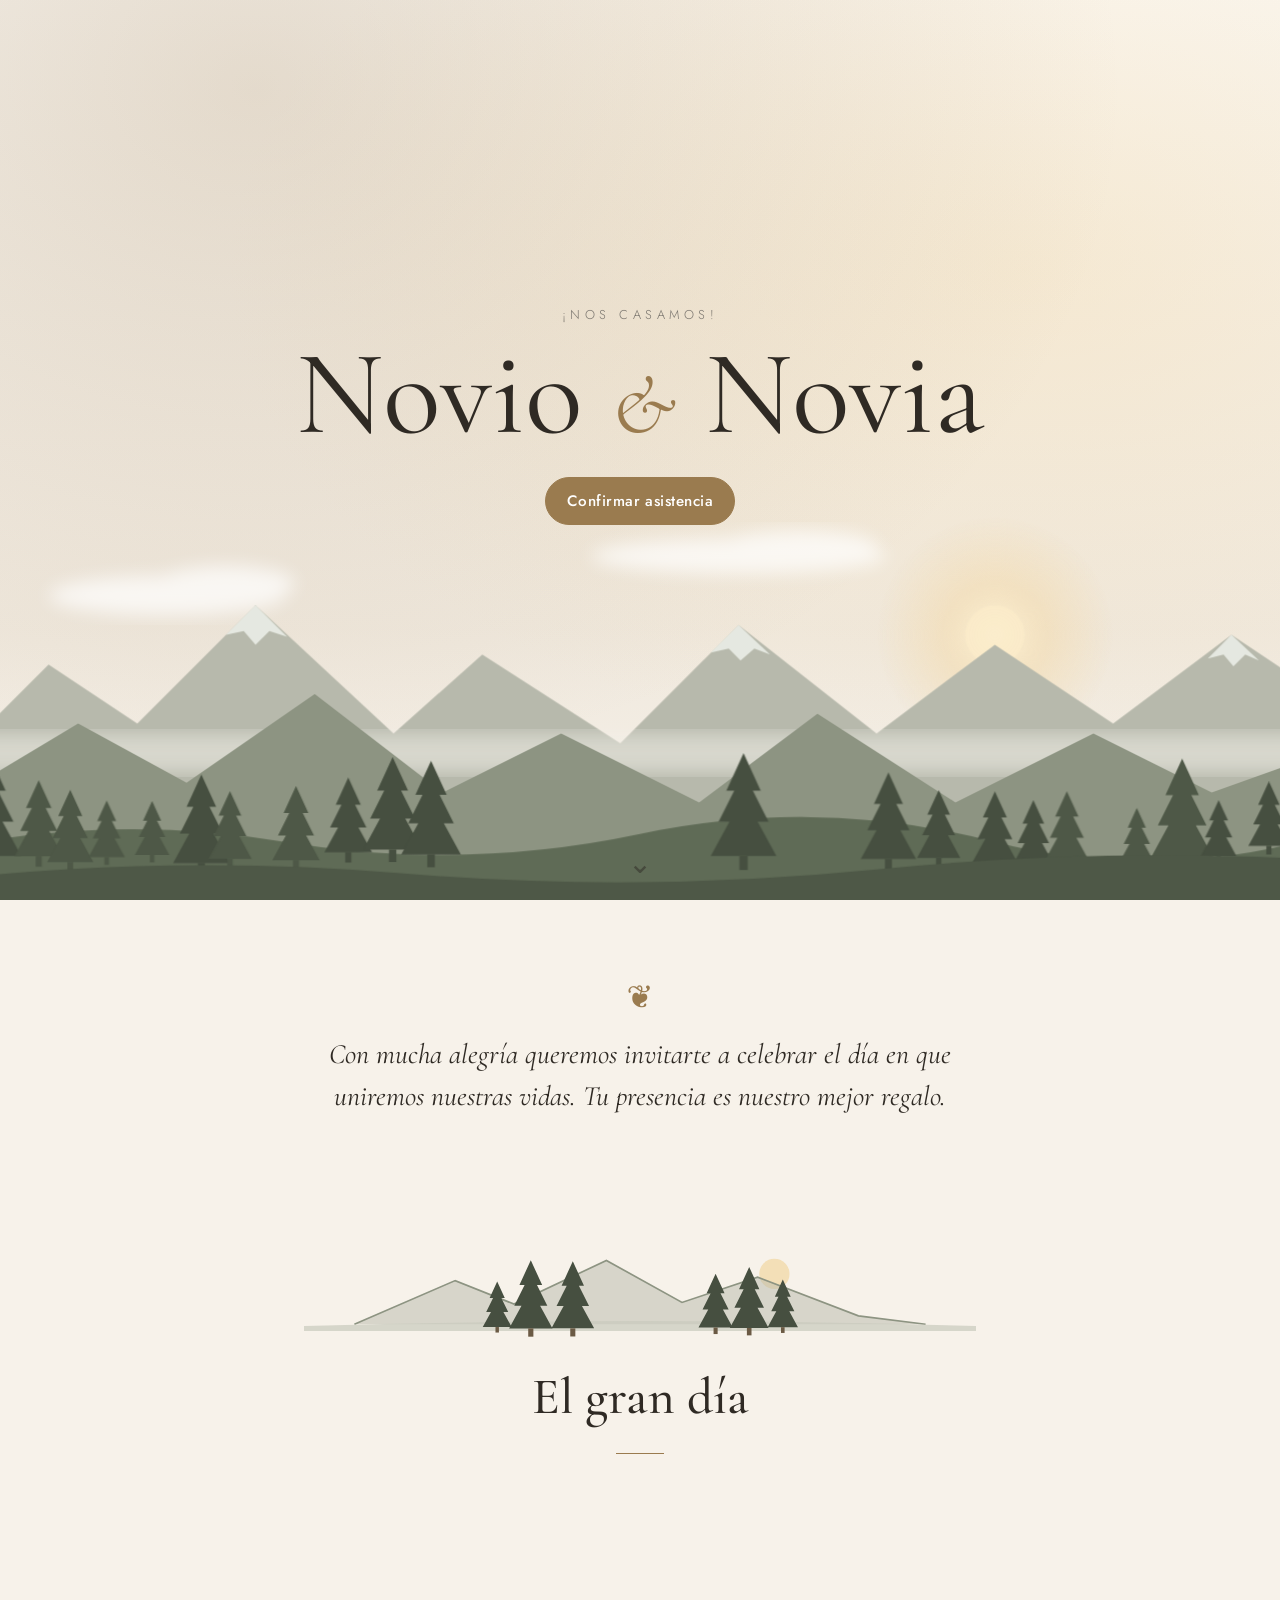
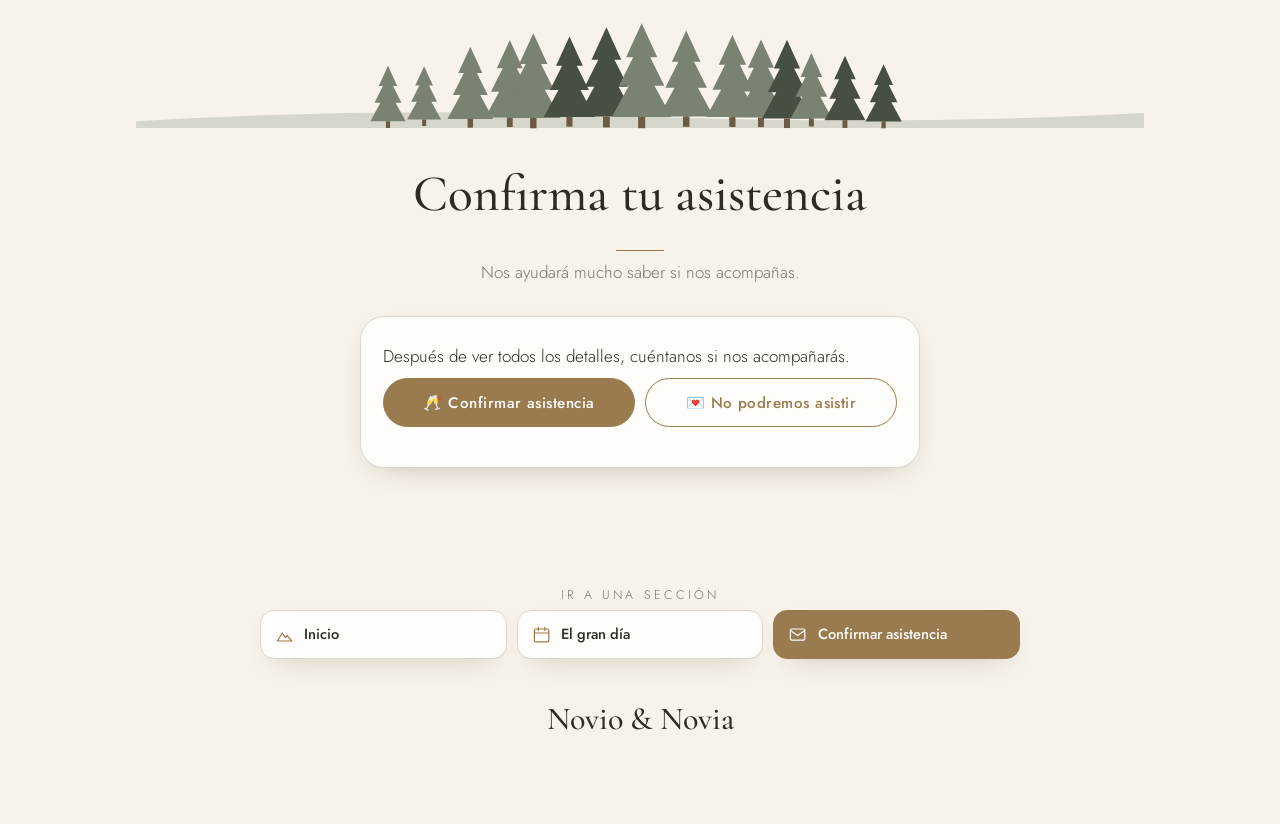
==== index.html @ d30a99af "Títulos editables, alojamiento con opciones, ocultar secciones e íconos personalizables - Encabezado" ====
<!doctype html>
<html lang="es">
<head>
  <meta charset="utf-8">
  <meta name="viewport" content="width=device-width, initial-scale=1, viewport-fit=cover">
  <title>Nuestra boda</title>
  <meta name="robots" content="noindex, nofollow, noarchive">
  <meta name="description" content="¡Nos casamos! Detalles, ubicación y confirmación de asistencia.">
  <meta property="og:title" content="¡Nos casamos!">
  <meta property="og:description" content="Todos los detalles de nuestra boda y confirma tu asistencia.">
  <meta property="og:type" content="website">
  <meta name="theme-color" content="#f7f2ea">
  <link rel="icon" href="data:image/svg+xml,%3Csvg xmlns='http://www.w3.org/2000/svg' viewBox='0 0 64 64'%3E%3Ccircle cx='24' cy='36' r='14' fill='none' stroke='%239a7b4f' stroke-width='5'/%3E%3Ccircle cx='40' cy='36' r='14' fill='none' stroke='%239a7b4f' stroke-width='5'/%3E%3C/svg%3E">
  <link rel="preconnect" href="https://fonts.googleapis.com">
  <link rel="preconnect" href="https://fonts.gstatic.com" crossorigin>
  <link href="https://fonts.googleapis.com/css2?family=Cormorant+Garamond:ital,wght@0,400;0,500;0,600;1,400&family=Jost:wght@300;400;500;600&display=swap" rel="stylesheet">
  <link rel="stylesheet" href="css/site.css?v=22">
</head>
<body>
  <div id="loading" class="loading"><div class="rings"></div></div>

  <header class="hero" id="inicio">
    <div class="hero-bg" id="heroBg"></div>
    <div class="hero-veil" id="heroVeil"></div>
    <div class="hero-shade"></div>

    <!-- Paisaje animado: sol, nubes, aves, montañas y pinos -->
    <svg class="landscape" viewBox="0 0 1440 420" preserveAspectRatio="xMidYMax slice" aria-hidden="true">
      <defs>
        <radialGradient id="sunGlow"><stop offset="0" stop-color="#fff6dc" stop-opacity=".95"/><stop offset=".45" stop-color="#f4d9a6" stop-opacity=".45"/><stop offset="1" stop-color="#f4d9a6" stop-opacity="0"/></radialGradient>
        <filter id="soft"><feGaussianBlur stdDeviation="9"/></filter>
        <g id="pineShape"><path d="M0-62 L-11-38 L-6-38 L-16-18 L-9-18 L-21 4 L21 4 L9-18 L16-18 L6-38 L11-38Z"/><rect x="-2.6" y="4" width="5.2" height="9"/></g>
      </defs>
      <g class="sun"><circle cx="1080" cy="150" r="120" fill="url(#sunGlow)"/><circle cx="1080" cy="150" r="30" fill="#fbecc9" opacity=".85"/></g>
      <g class="clouds" filter="url(#soft)" fill="#fff" opacity=".7">
        <g class="cloud c1"><ellipse cx="240" cy="110" rx="120" ry="20"/><ellipse cx="300" cy="98" rx="70" ry="18"/></g>
        <g class="cloud c2"><ellipse cx="820" cy="70" rx="150" ry="18"/><ellipse cx="880" cy="60" rx="80" ry="16"/></g>
      </g>
      <g class="birds" fill="none" style="stroke:var(--n-pine)" stroke-width="2" stroke-linecap="round">
        <path class="bird b1" d="M0 0 q6 -6 12 0 q6 -6 12 0"/>
        <path class="bird b2" d="M0 0 q5 -5 10 0 q5 -5 10 0"/>
        <path class="bird b3" d="M0 0 q4 -4 8 0 q4 -4 8 0"/>
      </g>
      <g class="layer far"><g class="drift">
        <path d="M0 300 L120 180 L210 240 L330 120 L470 250 L560 170 L700 260 L820 140 L960 250 L1080 160 L1200 240 L1320 150 L1440 230 L1440 420 L0 420Z" style="fill:var(--n-far)"/>
        <path d="M1440 300 L1560 180 L1650 240 L1770 120 L1910 250 L2000 170 L2140 260 L2260 140 L2400 250 L2520 160 L2640 240 L2760 150 L2880 230 L2880 420 L1440 420Z" style="fill:var(--n-far)"/>
        <path d="M330 120 L300 150 L318 146 L330 160 L344 146 L362 152Z M820 140 L792 168 L810 164 L822 176 L836 164 L852 170Z M1320 150 L1296 174 L1312 170 L1322 182 L1334 170 L1348 176Z M1770 120 L1740 150 L1758 146 L1770 160 L1784 146 L1802 152Z M2260 140 L2232 168 L2250 164 L2262 176 L2276 164 L2292 170Z M2760 150 L2736 174 L2752 170 L2762 182 L2774 170 L2788 176Z" fill="#eef1ea" opacity=".85"/>
      </g></g>
      <g class="mist" filter="url(#soft)"><rect x="-200" y="250" width="1900" height="40" fill="#f3f1ea" opacity=".55"/></g>
      <g class="layer mid">
        <path d="M0 330 L150 240 L260 300 L390 210 L520 310 L640 250 L780 320 L900 230 L1040 320 L1180 250 L1300 310 L1440 260 L1440 420 L0 420Z" style="fill:var(--n-mid)"/>
      </g>
      <g class="layer near" id="heroPines">
        <path d="M0 370 Q180 330 360 360 T720 352 T1080 360 T1440 345 L1440 420 L0 420Z" style="fill:var(--n-near)"/>
      </g>
      <g class="layer front">
        <path d="M0 400 Q240 372 480 392 T960 388 T1440 380 L1440 420 L0 420Z" style="fill:var(--n-front)"/>
      </g>
    </svg>

    <div class="hero-inner">
      <p class="eyebrow" id="heroGreeting">¡Nos casamos!</p>
      <h1 class="names"><span id="n1"></span><span class="amp">&amp;</span><span id="n2"></span></h1>
      <p class="hero-date" id="heroDate"></p>
      <p class="hero-place" id="heroPlace"></p>
      <div class="countdown" id="countdown" aria-live="polite">
        <div><b id="cdD">--</b><span>días</span></div>
        <div><b id="cdH">--</b><span>horas</span></div>
        <div><b id="cdM">--</b><span>min</span></div>
        <div><b id="cdS">--</b><span>seg</span></div>
      </div>
      <p class="cd-msg" id="cdMsg" hidden></p>
      <div class="hero-for" id="heroFor" hidden>
        <p class="for-label">Con cariño, esta invitación es para</p>
        <p class="for-name" id="forName"></p>
        <p class="for-text" id="forText"></p>
      </div>
      <div class="hero-cta">
        <a href="#confirmar" class="btn btn-primary">Confirmar asistencia</a>
        <a href="#cardWhen" class="btn btn-ghost">Guardar la fecha</a>
      </div>
    </div>
    <a class="scroll-hint" href="#bienvenida" aria-label="Bajar">⌄</a>
  </header>

  <nav class="topnav" id="topnav">
    <a href="#inicio" class="brand" id="brand"></a>
    <div class="links">
      <a href="#historia" id="navHistoria">Historia</a>
      <a href="#detalles">Detalles</a>
      <a href="#ubicacion">Ubicación</a>
      <a href="#confirmar" class="nav-cta">Confirmar</a>
    </div>
  </nav>

  <main>
    <section class="section intro" id="bienvenida" data-mark="Bienvenida">
      <div class="ornament">❦</div>
      <p class="lead" id="message"></p>
    </section>

    <section class="section" id="historia" data-mark="Nuestra historia" data-icon="icoHistoria" hidden>
      <h2 id="storyTitle">Nuestra historia</h2>
      <div class="story" id="story"></div>
      <div class="gallery" id="gallery"></div>
    </section>

    <section class="section" id="preboda" data-mark="Video preboda" data-icon="icoPreboda" hidden>
      <h2 data-lbl="lblPre">Video preboda</h2>
      <p class="sub">Un poquito de nosotros, antes del gran día.</p>
      <div class="videos" id="preVideos"></div>
    </section>

    <section class="section" id="detalles" data-mark="El gran día" data-icon="icoDetalles">
      <h2 data-lbl="lblDetails">El gran día</h2>
      <div class="cards">
        <article class="card" id="cardWhen">
          <div class="ico" data-ico="icoWhen"></div>
          <h3 data-lbl="lblWhen">Cuándo</h3>
          <p id="dWhen"></p>
          <p class="muted cal-hint" data-lbl="lblCalHint">Guarda la fecha en tu calendario:</p>
          <div class="cal-mini" id="calButtons">
            <a class="btn btn-cal" id="calGoogle" target="_blank" rel="noopener"><span>G</span>Google Calendar</a>
            <a class="btn btn-cal" id="calApple" download="boda.ics"><span>A</span>Apple Calendar</a>
            <a class="btn btn-cal" id="calOutlook" target="_blank" rel="noopener"><span>O</span>Outlook</a>
            <a class="btn btn-cal" id="calOffice" target="_blank" rel="noopener"><span>365</span>Office 365</a>
          </div>
        </article>
        <div id="placeCards" class="place-cards"></div>
      </div>

      <div class="itinerary-box" id="itineraryBox">
        <h3 class="tl-title" data-lbl="lblItinerary">Programa del día</h3>
        <div class="timeline" id="itinerary"></div>
      </div>

      <div class="cards" id="moreCards">
        <article class="card" id="cardDress">
          <div class="ico" data-ico="icoDress"></div>
          <h3 data-lbl="lblDress">Código de vestimenta</h3>
          <p id="dDress" class="pre"></p>
          <div class="examples" id="dressExamples"></div>
        </article>
        <article class="card" id="cardLodging">
          <div class="ico" data-ico="icoLodging"></div>
          <h3 data-lbl="lblLodging">Alojamiento</h3>
          <p id="dLodging" class="pre"></p>
          <a class="btn btn-ghost btn-sm" id="lodgingLink" target="_blank" rel="noopener" hidden></a>
        </article>
        <article class="card" id="cardInstr">
          <div class="ico" data-ico="icoInstr"></div>
          <h3 data-lbl="lblInstr">Indicaciones</h3>
          <p id="dInstr" class="pre"></p>
        </article>
        <article class="card" id="cardGifts">
          <div class="ico" data-ico="icoGifts"></div>
          <h3 data-lbl="lblGifts">Mesa de regalos</h3>
          <a class="gift-photo" id="giftPhoto" target="_blank" rel="noopener" hidden><img id="giftImg" alt="Mesa de regalos"></a>
          <p id="dGifts" class="pre"></p>
          <a class="gift-link" id="giftLink" target="_blank" rel="noopener" hidden></a>
        </article>
      </div>

      <div class="recs" id="lodgingRecsBox" hidden>
        <h3 class="recs-title" data-lbl="lblLodgingRecs">Opciones de hospedaje</h3>
        <div class="rec-grid" id="lodgingRecs"></div>
      </div>
    </section>

    <section class="section" id="ubicacion" data-mark="Cómo llegar" data-icon="icoUbicacion">
      <h2 data-lbl="lblMaps">Cómo llegar</h2>
      <p class="sub" data-lbl="lblMapsSub">Toca el botón y tu celular te lleva directo.</p>
      <div id="places" class="places"></div>
    </section>

    <section class="section" id="musica" data-mark="Nuestra música" data-icon="icoMusica" hidden>
      <h2 data-lbl="lblMusic">Nuestra música</h2>
      <p class="sub">La playlist de nuestra boda. Escúchala… y sugiérenos tu canción al confirmar.</p>
      <div class="video-wrap" id="playlistWrap"><iframe id="playlistFrame" title="Playlist de la boda" loading="lazy" allow="autoplay; encrypted-media; picture-in-picture" allowfullscreen></iframe></div>
      <div class="map-buttons">
        <a class="btn btn-primary" id="ytMusic" target="_blank" rel="noopener">▶ Abrir en YouTube Music</a>
      </div>
    </section>

    <section class="section" id="video" data-mark="Video de la boda" data-icon="icoVideo" hidden>
      <h2 data-lbl="lblVideo">Nuestro video</h2>
      <div class="video-wrap"><iframe id="videoFrame" title="Video de la boda" loading="lazy" allow="autoplay; encrypted-media; picture-in-picture" allowfullscreen></iframe></div>
    </section>

    <section class="section rsvp" id="confirmar" data-mark="Confirmar asistencia" data-icon="icoConfirmar">
      <h2 data-lbl="lblRsvp">Confirma tu asistencia</h2>
      <p class="sub" id="rsvpSub">Nos ayudará mucho saber si nos acompañas.</p>

      <form id="rsvpForm" class="rsvp-form" novalidate>
        <!-- Paso 1: ¿asisten? -->
        <div id="stepChoice">
          <p class="party-note" id="choiceNote">Después de ver todos los detalles, cuéntanos si nos acompañarás.</p>
          <div class="wbtns">
            <button class="btn btn-primary" type="button" id="cYes">🥂 Confirmar asistencia</button>
            <button class="btn btn-ghost" type="button" id="cNo">💌 No podremos asistir</button>
          </div>
        </div>

        <!-- Paso 2: celular (dos veces) para ligar la respuesta a su invitación -->
        <div id="stepPhone" hidden>
          <label class="field">
            <span>Tu número de celular</span>
            <input id="fPhone" type="tel" inputmode="numeric" autocomplete="tel" placeholder="10 dígitos" maxlength="18">
          </label>
          <label class="field">
            <span>Confírmalo</span>
            <input id="fPhone2" type="tel" inputmode="numeric" autocomplete="off" placeholder="Escríbelo otra vez" maxlength="18">
            <small class="muted">Con tu número podrás regresar y cambiar tu respuesta cuando quieras.</small>
          </label>
          <label class="field" id="nameField" hidden>
            <span>Tu nombre completo</span>
            <input id="fName" autocomplete="name" placeholder="Como aparece en tu invitación">
            <small class="muted">No encontramos ese número. Escribe tu nombre para buscar tu invitación.</small>
          </label>
          <p class="gate-error" id="phoneError" hidden></p>
          <div class="wbtns">
            <button class="btn btn-primary" type="button" id="btnContinue">Continuar</button>
            <button class="btn btn-ghost" type="button" id="phoneBack">← Regresar</button>
          </div>
        </div>

        <!-- Paso 3: detalles. Si van: quiénes, restricciones, canción y mensaje. Si no: solo mensaje -->
        <div id="stepAnswer" hidden>
          <div class="who" id="who"></div>
          <fieldset class="field" id="membersBox">
            <legend id="checksLegend">¿Quiénes asistirán?</legend>
            <div class="member-checks" id="memberChecks"></div>
          </fieldset>

          <div id="yesFields">
            <fieldset class="field">
              <legend>¿Alguna restricción alimentaria?</legend>
              <div class="chips" id="dietChips">
                <label><input type="checkbox" value="Vegetariano"><span>Vegetariano</span></label>
                <label><input type="checkbox" value="Vegano"><span>Vegano</span></label>
                <label><input type="checkbox" value="Sin gluten"><span>Sin gluten</span></label>
                <label><input type="checkbox" value="Sin lactosa"><span>Sin lactosa</span></label>
                <label><input type="checkbox" value="Alergia a mariscos"><span>Alergia a mariscos</span></label>
                <label><input type="checkbox" value="Alergia a nueces"><span>Alergia a nueces</span></label>
              </div>
              <input id="fDietOther" placeholder="Otra (escríbela aquí)">
            </fieldset>

            <label class="field">
              <span>🎵 ¿Qué canción no puede faltar?</span>
              <input id="fSong" placeholder="Canción y artista (opcional)">
            </label>
          </div>

          <label class="field">
            <span>💌 Mensaje para los novios (opcional)</span>
            <textarea id="fComments" rows="3" placeholder="Unas palabras, una duda, lo que quieras…"></textarea>
          </label>

          <div class="wbtns">
            <button class="btn btn-primary" type="submit" id="rsvpBtn">Enviar confirmación</button>
            <button class="btn btn-ghost" type="button" id="answerBack">← Regresar</button>
          </div>
        </div>
        <p class="deadline muted" id="deadline"></p>
      </form>

      <div id="rsvpDone" class="rsvp-done" hidden>
        <div class="big" id="doneIcon">💛</div>
        <h3 id="doneTitle">¡Gracias!</h3>
        <p id="doneText"></p>
        <div class="cal-buttons small" id="doneCal"></div>
        <button class="btn btn-ghost" id="rsvpEdit" type="button">Cambiar mi respuesta</button>
      </div>
    </section>

    <section class="section" id="recomendaciones" data-mark="Recomendaciones" data-icon="icoRecs" hidden>
      <h2 data-lbl="lblRecs">Recomendaciones para ese día</h2>
      <p class="sub">Lugares cercanos, qué llevar y algunos consejos para disfrutar al máximo.</p>
      <div class="rec-grid" id="recs"></div>
    </section>

    <section class="section" id="faq" data-mark="Preguntas frecuentes" data-icon="icoFaq" hidden>
      <h2 data-lbl="lblFaq">Preguntas frecuentes</h2>
      <p class="sub">Todo lo que necesitas saber para ese día.</p>
      <input class="faq-search" id="faqSearch" type="search" placeholder="🔎 Busca tu duda: transporte, hotel, menú, fotos…">
      <div class="faq-list" id="faqList"></div>
      <p class="muted faq-empty" id="faqEmpty" hidden>No encontramos esa pregunta. Escríbenos y con gusto te ayudamos.</p>
    </section>
  </main>

  <footer class="footer">
    <div class="bookmarks">
      <p class="bm-title">Ir a una sección</p>
      <div class="bm-grid" id="bookmarks"></div>
    </div>
    <p class="names-sm" id="footNames"></p>
    <p id="footDate"></p>
    <p class="hashtags" id="hashtag"></p>
    <p class="contact" id="contact"></p>
  </footer>

  <a href="#inicio" class="to-top" id="toTop" aria-label="Volver arriba">↑</a>

  <div class="lightbox" id="lightbox" hidden>
    <button class="lb-x" id="lbClose" aria-label="Cerrar">✕</button>
    <button class="lb-nav prev" id="lbPrev" aria-label="Anterior">‹</button>
    <img id="lbImg" alt="">
    <button class="lb-nav next" id="lbNext" aria-label="Siguiente">›</button>
  </div>

  <script src="js/config.js?v=22"></script>
  <script src="js/common.js?v=22"></script>
  <script src="js/site.js?v=22"></script>
</body>
</html>
---- css/site.css ----
:root {
  /* Colores que se eligen en el panel (Ajustes → Colores) */
  --accent: #9a7b4f;
  --bg: #f7f2ea;
  --card: #fffdf9;
  --ink: #2f2a24;
  --nature: #5f6b56;
  /* Derivados automáticamente de los anteriores */
  --bg-alt: color-mix(in srgb, var(--bg) 90%, var(--accent));
  --muted: color-mix(in srgb, var(--ink) 62%, var(--bg));
  --line: color-mix(in srgb, var(--ink) 14%, var(--bg));
  --n-far: color-mix(in srgb, var(--nature) 42%, var(--bg));
  --n-mid: color-mix(in srgb, var(--nature) 70%, var(--bg));
  --n-near: var(--nature);
  --n-front: color-mix(in srgb, var(--nature) 82%, #000);
  --n-pine: color-mix(in srgb, var(--nature) 74%, #000);
  --n-pine2: color-mix(in srgb, var(--nature) 82%, var(--bg));
  --n-ground: color-mix(in srgb, var(--nature) 30%, var(--bg));
  --sage: var(--n-pine2);
  --ok: #4f7a52;
  --bad: #a4524a;
  --shadow: 0 10px 30px -18px rgba(60, 40, 10, .45);
  --serif: 'Cormorant Garamond', Georgia, serif;
  --sans: 'Jost', system-ui, -apple-system, 'Segoe UI', sans-serif;
}
* { box-sizing: border-box; }
html { scroll-behavior: smooth; scroll-padding-top: 64px; }
body { margin: 0; background: var(--bg); color: var(--ink); font-family: var(--sans); font-weight: 300; font-size: 17px; line-height: 1.6; -webkit-font-smoothing: antialiased; overflow-x: hidden; }
img { max-width: 100%; }
a { color: var(--accent); }
h1, h2, h3 { font-family: var(--serif); font-weight: 500; margin: 0; }
.muted { color: var(--muted); }
.pre { white-space: pre-line; }
[hidden] { display: none !important; }

/* Carga */
.loading { position: fixed; inset: 0; background: var(--bg); display: grid; place-items: center; z-index: 100; transition: opacity .5s; }
.loading.out { opacity: 0; pointer-events: none; }
.rings { width: 56px; height: 36px; position: relative; }
.rings::before, .rings::after { content: ''; position: absolute; top: 0; width: 34px; height: 34px; border: 3px solid var(--accent); border-radius: 50%; animation: pulse 1.4s infinite ease-in-out; }
.rings::before { left: 0; } .rings::after { right: 0; animation-delay: .2s; }
@keyframes pulse { 50% { transform: scale(.85); opacity: .5; } }

/* Botones */
.btn { display: inline-flex; align-items: center; justify-content: center; gap: .5em; padding: .8em 1.4em; border-radius: 999px; border: 1px solid var(--accent); font: 500 .95rem var(--sans); letter-spacing: .03em; text-decoration: none; cursor: pointer; transition: transform .15s, background .2s, color .2s; -webkit-tap-highlight-color: transparent; }
.btn:active { transform: scale(.97); }
.btn-primary { background: var(--accent); color: #fff; }
.btn-primary:hover { filter: brightness(1.06); }
.btn-ghost { background: transparent; color: var(--accent); }
.btn-ghost:hover { background: color-mix(in srgb, var(--accent) 10%, transparent); }
.btn-block { width: 100%; }
.btn[disabled] { opacity: .6; pointer-events: none; }

/* Portada */
.hero { position: relative; min-height: 100svh; display: grid; place-items: center; text-align: center; padding: 80px 20px 150px; overflow: hidden; isolation: isolate; }
.hero-bg { position: absolute; inset: 0; z-index: -3; background:
  radial-gradient(ellipse at 20% 10%, color-mix(in srgb, var(--accent) 22%, transparent), transparent 60%),
  radial-gradient(ellipse at 80% 30%, rgba(244, 217, 166, .35), transparent 55%),
  linear-gradient(180deg, color-mix(in srgb, var(--bg) 60%, #fff), color-mix(in srgb, var(--bg) 92%, var(--accent)) 70%, var(--bg)); background-size: cover; background-position: center; transform-origin: center; }
.hero.has-photo .hero-bg { animation: kenburns 30s ease-in-out infinite alternate; }
@keyframes kenburns { from { transform: scale(1); } to { transform: scale(1.06); } }
.hero-shade { position: absolute; inset: 0; z-index: -2; pointer-events: none; }
.hero.has-photo .hero-shade { background: linear-gradient(180deg, rgba(20, 14, 6, .45), rgba(20, 14, 6, .25) 45%, rgba(20, 14, 6, .5)); }
.hero.has-photo { color: #fff; }
.hero.has-photo .eyebrow, .hero.has-photo .hero-place { color: rgba(255, 255, 255, .92); }
.hero.has-photo .btn-ghost { color: #fff; border-color: #fff; }
.hero.has-photo .countdown div { background: rgba(255, 255, 255, .14); border-color: rgba(255, 255, 255, .35); }
.hero.has-photo .names, .hero.has-photo .hero-date { text-shadow: 0 2px 18px rgba(0, 0, 0, .35); }

/* Paisaje animado */
.landscape { position: absolute; left: 0; right: 0; bottom: -1px; width: 100%; height: min(46vh, 420px); z-index: -1; pointer-events: none; }
.hero.has-photo .landscape .far, .hero.has-photo .landscape .mist, .hero.has-photo .landscape .clouds, .hero.has-photo .landscape .sun { opacity: .55; }
.landscape .layer { transform-box: view-box; animation: rise-layer 1.6s cubic-bezier(.2, .7, .2, 1) both; }
.landscape .far { animation-delay: .1s; } .landscape .mid { animation-delay: .3s; } .landscape .near { animation-delay: .5s; } .landscape .front { animation-delay: .7s; }
@keyframes rise-layer { from { transform: translateY(90px); opacity: 0; } }
.landscape .drift { animation: drift 120s linear infinite; }
@keyframes drift { to { transform: translateX(-1440px); } }
.landscape .mist { animation: mist 26s ease-in-out infinite alternate; }
@keyframes mist { from { transform: translateX(-120px); opacity: .5; } to { transform: translateX(120px); opacity: .9; } }
.landscape .cloud { animation: cloud 70s linear infinite; }
.landscape .c2 { animation-duration: 95s; animation-delay: -40s; }
@keyframes cloud { from { transform: translateX(-500px); } to { transform: translateX(1700px); } }
.landscape .sun { transform-box: fill-box; transform-origin: center; animation: sunrise 3s ease-out both, glow 7s ease-in-out 3s infinite alternate; }
@keyframes sunrise { from { transform: translateY(140px); opacity: 0; } }
@keyframes glow { to { transform: scale(1.08); } }
.landscape .bird { animation: fly 24s linear infinite; }
.landscape .b1 { animation-delay: -2s; } .landscape .b2 { animation-delay: -6s; animation-duration: 28s; } .landscape .b3 { animation-delay: -13s; animation-duration: 32s; }
@keyframes fly { 0% { transform: translate(-60px, 150px); } 50% { transform: translate(720px, 90px); } 100% { transform: translate(1520px, 130px); } }
.pine { fill: var(--n-pine); }
.landscape .pine-g { transform-box: fill-box; transform-origin: 50% 100%; animation: grow .9s cubic-bezier(.3, 1.4, .5, 1) both, sway 6s ease-in-out infinite alternate; animation-delay: calc(.9s + var(--i) * 55ms), calc(2s + var(--i) * 230ms); }
@keyframes grow { from { transform: scaleY(0); } }
@keyframes sway { from { transform: rotate(-1.2deg); } to { transform: rotate(1.2deg); } }

.hero-inner { position: relative; max-width: 760px; animation: rise 1s ease both; }
@keyframes rise { from { opacity: 0; transform: translateY(16px); } }
.eyebrow { text-transform: uppercase; letter-spacing: .35em; font-size: .8rem; color: var(--muted); margin: 0 0 12px; }
.names { font-size: clamp(3.4rem, 13vw, 7.5rem); line-height: .95; font-weight: 400; display: flex; flex-wrap: wrap; justify-content: center; align-items: baseline; gap: 0 .25em; }
.names .amp { font-style: italic; color: var(--accent); font-size: .7em; }
.hero.has-photo .names .amp { color: #f3dcb4; }
.hero-date { font-family: var(--serif); font-size: clamp(1.3rem, 4vw, 1.8rem); margin: 18px 0 0; }
.hero-place { margin: 4px 0 0; color: var(--muted); letter-spacing: .05em; }
.countdown { display: grid; grid-template-columns: repeat(4, minmax(0, 76px)); gap: 10px; justify-content: center; margin: 30px 0 8px; }
.countdown div { background: color-mix(in srgb, var(--card) 60%, transparent); border: 1px solid var(--line); border-radius: 14px; padding: 10px 4px; backdrop-filter: blur(6px); }
.countdown b { display: block; font: 500 clamp(1.6rem, 6vw, 2.2rem)/1.1 var(--serif); }
.countdown span { font-size: .72rem; text-transform: uppercase; letter-spacing: .14em; opacity: .75; }
.cd-msg { font-family: var(--serif); font-size: 1.6rem; margin: 26px 0 6px; }
.hero-cta { display: flex; flex-wrap: wrap; gap: 10px; justify-content: center; margin-top: 26px; }
.scroll-hint { position: absolute; bottom: 14px; left: 50%; transform: translateX(-50%); font-size: 1.8rem; text-decoration: none; color: inherit; opacity: .5; animation: bob 2s infinite; }
@keyframes bob { 50% { transform: translate(-50%, 6px); } }

/* Navegación */
.topnav { position: fixed; top: 0; left: 0; right: 0; z-index: 20; display: flex; align-items: center; justify-content: space-between; padding: 10px 16px; background: color-mix(in srgb, var(--bg) 88%, transparent); backdrop-filter: blur(10px); border-bottom: 1px solid var(--line); transform: translateY(-100%); transition: transform .3s; }
.topnav.show { transform: none; }
.topnav .brand { font: 600 1.4rem var(--serif); color: var(--ink); text-decoration: none; }
.topnav .links { display: flex; gap: 14px; align-items: center; font-size: .9rem; }
.topnav .links a { color: var(--ink); text-decoration: none; }
.topnav .nav-cta { background: var(--accent); color: #fff !important; padding: 6px 14px; border-radius: 999px; }
@media (max-width: 560px) { .topnav .links a:not(.nav-cta) { display: none; } }

/* Secciones */
.section { padding: 20px 16px 64px; max-width: 1040px; margin: 0 auto; text-align: center; }
.section.intro { padding-top: 72px; }
.section > .divider { margin-bottom: 26px; }
.section.alt { max-width: none; background: var(--bg-alt); }
.section.alt > * { max-width: 1040px; margin-left: auto; margin-right: auto; }
.section h2 { font-size: clamp(2.2rem, 7vw, 3.2rem); margin-bottom: 8px; }
.section h2::after { content: ''; display: block; width: 48px; height: 1px; background: var(--accent); margin: 14px auto 0; }
.sub { color: var(--muted); max-width: 560px; margin: 8px auto 30px; }
.intro .ornament { font-size: 2rem; color: var(--accent); }
.lead { font: italic 400 clamp(1.3rem, 4vw, 1.75rem)/1.5 var(--serif); max-width: 700px; margin: 10px auto 0; }
.personal { margin: 26px auto 0; max-width: 560px; padding: 16px 20px; background: var(--card); border: 1px solid var(--line); border-radius: 16px; box-shadow: var(--shadow); }

.cards { display: grid; grid-template-columns: repeat(auto-fit, minmax(240px, 1fr)); gap: 16px; margin-top: 30px; }
.card { background: var(--card); border: 1px solid var(--line); border-radius: 20px; padding: 26px 22px; box-shadow: var(--shadow); text-align: center; }
.card .ico { font-size: 1.8rem; color: var(--accent); display: flex; justify-content: center; align-items: center; height: 44px; }
.i-svg { width: 1em; height: 1em; display: inline-block; vertical-align: -0.15em; flex: none; }
.card .ico .i-svg { width: 38px; height: 38px; }
.i-img { width: 1.2em; height: 1.2em; object-fit: cover; border-radius: 50%; display: inline-block; vertical-align: middle; }
.card .ico .i-img { width: 52px; height: 52px; }
.btn .i-svg { width: 1.05em; height: 1.05em; margin-right: 2px; }
.p-ico { color: var(--accent); display: inline-flex; vertical-align: -0.1em; }
.itinerary-box { margin-top: 44px; }
.tl-title { font-size: 1.8rem; margin: 0; }
.itinerary-box .timeline { margin-top: 18px; }
#lodgingLink { margin-top: 6px; }
.card h3 { font-size: 1.5rem; margin: 6px 0 8px; }
.card p { margin: 0; }
.card .cabin { margin-top: 12px; padding: 8px 12px; background: color-mix(in srgb, var(--accent) 12%, transparent); border-radius: 12px; font-weight: 500; }


.timeline { margin: 40px auto 0; max-width: 520px; text-align: left; position: relative; }
.timeline::before { content: ''; position: absolute; left: 82px; top: 8px; bottom: 8px; width: 1px; background: var(--line); }
.tl-item { display: grid; grid-template-columns: 70px 1fr; gap: 26px; padding: 10px 0; position: relative; }
.tl-item::before { content: ''; position: absolute; left: 77px; top: 20px; width: 11px; height: 11px; border-radius: 50%; background: var(--accent); box-shadow: 0 0 0 4px var(--bg); }
.tl-time { font: 600 1.15rem var(--serif); text-align: right; color: var(--accent); }
.tl-what { font-size: 1.02rem; }

.cal-buttons { display: grid; grid-template-columns: repeat(auto-fit, minmax(190px, 1fr)); gap: 12px; max-width: 860px; margin: 0 auto; }
.cal-buttons.small { grid-template-columns: repeat(auto-fit, minmax(150px, 1fr)); margin: 20px auto; }
.btn-cal { background: var(--card); color: var(--ink); border-color: var(--line); padding: 14px; box-shadow: var(--shadow); }
.btn-cal span { display: inline-grid; place-items: center; min-width: 26px; height: 26px; padding: 0 4px; border-radius: 8px; background: var(--accent); color: #fff; font-size: .75rem; font-weight: 600; }

.map-wrap, .video-wrap { position: relative; border-radius: 20px; overflow: hidden; box-shadow: var(--shadow); border: 1px solid var(--line); background: #ddd; }
.map-wrap { aspect-ratio: 16/9; }
.video-wrap { aspect-ratio: 16/9; max-width: 860px; margin: 0 auto; }
.map-wrap iframe, .video-wrap iframe { position: absolute; inset: 0; width: 100%; height: 100%; border: 0; }
@media (max-width: 600px) { .map-wrap { aspect-ratio: 4/5; } }
.map-buttons { display: flex; flex-wrap: wrap; gap: 10px; justify-content: center; margin-top: 18px; }

/* RSVP */
.rsvp-form { max-width: 560px; margin: 0 auto; text-align: left; background: var(--card); border: 1px solid var(--line); border-radius: 24px; padding: 26px 22px; box-shadow: var(--shadow); }
.field { display: block; border: 0; padding: 0; margin: 0 0 20px; }
.field > span, .field legend { display: block; font-weight: 500; margin-bottom: 8px; }
input, select, textarea { width: 100%; font: 400 1rem var(--sans); padding: 12px 14px; border: 1px solid var(--line); border-radius: 12px; background: var(--card); color: var(--ink); }
input:focus, select:focus, textarea:focus { outline: 2px solid color-mix(in srgb, var(--accent) 50%, transparent); border-color: var(--accent); }
.choice { display: grid; grid-template-columns: 1fr 1fr; gap: 10px; }
.choice label, .chips label { cursor: pointer; }
.choice label, .chips label { position: relative; }
.choice input, .chips input { position: absolute; opacity: 0; pointer-events: none; width: 1px; height: 1px; }
.choice span { display: block; text-align: center; padding: 14px 8px; border: 1px solid var(--line); border-radius: 14px; background: var(--card); transition: .15s; }
.choice input:checked + span { border-color: var(--accent); background: color-mix(in srgb, var(--accent) 12%, var(--card)); font-weight: 500; }
.chips { display: flex; flex-wrap: wrap; gap: 8px; margin-bottom: 10px; }
.chips span { display: inline-block; padding: 7px 14px; border: 1px solid var(--line); border-radius: 999px; background: var(--card); font-size: .9rem; }
.chips input:checked + span { background: var(--accent); color: #fff; border-color: var(--accent); }
.comp-names { display: grid; gap: 8px; margin: -8px 0 20px; }
.deadline { text-align: center; font-size: .9rem; margin: 14px 0 0; }
.field.error input, .field.error .choice span { border-color: var(--bad); }
.rsvp-done { max-width: 560px; margin: 0 auto; background: var(--card); border: 1px solid var(--line); border-radius: 24px; padding: 34px 22px; box-shadow: var(--shadow); animation: rise .6s ease both; }
.rsvp-done .big { font-size: 3rem; }
.rsvp-done h3 { font-size: 2rem; }

/* Compartir */
.share-row { display: flex; flex-wrap: wrap; gap: 10px; justify-content: center; }
.share-btn { display: inline-flex; align-items: center; gap: 8px; padding: 10px 16px; border-radius: 999px; border: 1px solid var(--line); background: var(--card); color: var(--ink); text-decoration: none; font: 500 .92rem var(--sans); cursor: pointer; }
.share-btn i { font-style: normal; display: inline-grid; place-items: center; width: 24px; height: 24px; border-radius: 50%; color: #fff; font-size: .72rem; font-weight: 600; }

.footer { text-align: center; padding: 50px 16px 70px; color: var(--muted); }
.footer .names-sm { font: 500 2rem var(--serif); color: var(--ink); margin: 0; }
.footer p { margin: 4px 0; }
.hashtag { color: var(--accent); font-weight: 500; }

#toasts { position: fixed; left: 50%; bottom: 20px; transform: translateX(-50%); z-index: 200; display: grid; gap: 8px; width: min(92vw, 420px); }
.toast { background: var(--ink); color: #fff; padding: 12px 16px; border-radius: 12px; opacity: 0; transform: translateY(10px); transition: .3s; font-size: .95rem; }
.toast.show { opacity: 1; transform: none; }
.toast-ok { background: var(--ok); } .toast-warn { background: #b07a2a; } .toast-error { background: var(--bad); }

.reveal { opacity: 0; transform: translateY(18px); transition: opacity .8s ease, transform .8s ease; }
.reveal.in { opacity: 1; transform: none; }


/* Ceremonia y fiesta */
.place-cards { display: contents; }
.card .time { font: 600 1.25rem var(--serif); color: var(--accent); margin-bottom: 4px; }
.card .btn-sm { margin-top: 14px; padding: .55em 1.1em; font-size: .85rem; }
.places { display: grid; gap: 44px; }
.place h3 { font-size: 1.7rem; }
.place > .muted { margin: 4px 0 14px; }
.between { margin: 26px 0 0; font-family: var(--serif); font-style: italic; font-size: 1.2rem; color: var(--muted); }
@media (min-width: 900px) {
  /* Ceremonia y fiesta lado a lado: títulos, direcciones, mapas y botones siempre a la misma altura */
  .places { grid-template-columns: 1fr 1fr; gap: 0 28px; align-items: start; }
  .places .place { display: grid; grid-template-rows: subgrid; grid-row: span 4; }
  .places .place > .muted { align-self: start; }
  .places .map-wrap { aspect-ratio: 4/3; align-self: start; }
  .between { display: none; }
}
@supports not (grid-template-rows: subgrid) {
  @media (min-width: 900px) { .places .place > .muted { min-height: 3.4em; } }
}

/* Separadores campiranos (pinos, cercas, montañas) */
.divider { display: block; width: 100%; height: clamp(70px, 11vw, 130px); margin: 0 auto; overflow: visible; pointer-events: none; }
.divider .ground { fill: var(--n-ground); opacity: .7; }
.divider .ridge { fill: none; stroke: var(--n-mid); stroke-width: 2; stroke-dasharray: 2400; stroke-dashoffset: 2400; transition: stroke-dashoffset 2.2s ease; }
.divider .ridge-fill { fill: var(--n-far); opacity: 0; transition: opacity 1.4s ease .8s; }
.divider .el { transform-box: fill-box; transform-origin: 50% 100%; transform: scaleY(0); opacity: 0; transition: transform .8s cubic-bezier(.3, 1.4, .5, 1), opacity .4s; transition-delay: calc(var(--i) * 70ms); }
.divider .post { transform-origin: 50% 100%; }
.divider .rail { transform-box: fill-box; transform-origin: 0 50%; transform: scaleX(0); transition: transform 1.2s ease; transition-delay: calc(var(--i) * 70ms + .3s); }
.divider .sunline { opacity: 0; transform: translateY(20px); transition: 1.4s ease .4s; transform-box: fill-box; }
.divider.in .ridge { stroke-dashoffset: 0; }
.divider.in .ridge-fill { opacity: .5; }
.divider.in .el { transform: none; opacity: 1; }
.divider.in .rail { transform: none; }
.divider.in .sunline { opacity: .9; transform: none; }
.divider.in .sway { animation: sway 5s ease-in-out infinite alternate; animation-delay: calc(var(--i) * 300ms + 1.2s); transform-box: fill-box; transform-origin: 50% 100%; }

/* Historia y galería */
.story { max-width: 680px; margin: 22px auto 0; font: 400 clamp(1.15rem, 3.4vw, 1.35rem)/1.75 var(--serif); text-align: left; }
.story p { margin: 0 0 1em; }
.story p:first-child::first-letter { float: left; font-size: 3.4em; line-height: .85; padding: 6px 10px 0 0; color: var(--accent); }
.gallery { display: grid; grid-template-columns: repeat(auto-fill, minmax(150px, 1fr)); gap: 10px; margin-top: 30px; }
.gallery button { padding: 0; border: 0; border-radius: 14px; overflow: hidden; cursor: zoom-in; aspect-ratio: 1; background: var(--bg-alt); box-shadow: var(--shadow); }
.gallery button:nth-child(5n+1) { grid-row: span 2; aspect-ratio: auto; }
.gallery img { width: 100%; height: 100%; object-fit: cover; display: block; transition: transform .6s ease; }
.gallery button:hover img { transform: scale(1.05); }
.videos { display: grid; gap: 22px; }
.lightbox { position: fixed; inset: 0; z-index: 120; background: rgba(20, 16, 10, .92); display: grid; place-items: center; padding: 20px; animation: fadein .25s; }
@keyframes fadein { from { opacity: 0; } }
.lightbox img { max-width: 100%; max-height: 88vh; border-radius: 10px; box-shadow: 0 20px 60px rgba(0, 0, 0, .5); }
.lb-x, .lb-nav { position: absolute; background: rgba(255, 255, 255, .14); color: #fff; border: 0; border-radius: 50%; width: 46px; height: 46px; font-size: 1.6rem; cursor: pointer; }
.lb-x { top: 16px; right: 16px; font-size: 1.1rem; }
.lb-nav.prev { left: 12px; } .lb-nav.next { right: 12px; }

/* Marcadores */
.bookmarks { max-width: 760px; margin: 0 auto 40px; }
.bm-title { text-transform: uppercase; letter-spacing: .25em; font-size: .78rem; margin: 0 0 14px; }
.bm-grid { display: grid; grid-template-columns: repeat(auto-fit, minmax(150px, 1fr)); gap: 10px; }
.bm { display: flex; align-items: center; gap: 10px; padding: 12px 14px; background: var(--card); border: 1px solid var(--line); border-radius: 14px; color: var(--ink); text-decoration: none; font-weight: 500; font-size: .92rem; text-align: left; box-shadow: var(--shadow); transition: transform .15s, border-color .2s; }
.bm:hover { transform: translateY(-2px); border-color: var(--accent); }
.bm i { font-style: normal; font-size: 1.2rem; display: inline-flex; color: var(--accent); }
.bm.cta i { color: #fff; }
.bm.cta { background: var(--accent); color: #fff; border-color: var(--accent); }
.to-top { position: fixed; right: 16px; bottom: calc(18px + env(safe-area-inset-bottom)); z-index: 15; width: 46px; height: 46px; border-radius: 50%; display: grid; place-items: center; background: var(--accent); color: #fff; text-decoration: none; font-size: 1.3rem; box-shadow: var(--shadow); opacity: 0; transform: translateY(20px); pointer-events: none; transition: .3s; }
.to-top.show { opacity: 1; transform: none; pointer-events: auto; }
@media (prefers-reduced-motion: reduce) {
  .reveal { opacity: 1; transform: none; }
  * { animation: none !important; }
  .divider .el, .divider .rail, .divider .sunline { transform: none; opacity: 1; transition: none; }
  .divider .ridge { stroke-dashoffset: 0; transition: none; }
}

/* Invitación con lugares fijos (sin elegir acompañantes) */
.party { background: color-mix(in srgb, var(--accent) 7%, var(--card)); border: 1px solid var(--line); border-radius: 14px; padding: 14px 16px; }
.party-note { margin: 0 0 8px; }
.party-list { list-style: none; padding: 0; margin: 0 0 8px; display: grid; gap: 6px; }
.party-list li { padding: 8px 12px; background: var(--card); border: 1px solid var(--line); border-radius: 10px; font-weight: 500; }
.party-list li:has(input) { padding: 0; border: 0; background: none; }

/* Confirmación por familia */
.who { background: color-mix(in srgb, var(--accent) 8%, var(--card)); border: 1px solid var(--line); border-radius: 14px; padding: 12px 14px; margin-bottom: 18px; display: flex; justify-content: space-between; gap: 10px; align-items: center; }
.who b { font-weight: 600; }
.who button { border: 0; background: none; color: var(--accent); text-decoration: underline; cursor: pointer; font: inherit; font-size: .88rem; white-space: nowrap; }
.member-checks { display: grid; gap: 8px; margin-bottom: 10px; }
.mcheck { display: flex; align-items: center; gap: 12px; padding: 12px 14px; border: 1px solid var(--line); border-radius: 12px; background: var(--card); cursor: pointer; }
.mcheck input[type=checkbox] { width: 22px; height: 22px; accent-color: var(--accent); flex: none; margin: 0; }
.mcheck .nm { flex: 1; font-weight: 500; }
.mcheck .nm input { font-weight: 400; padding: 8px 10px; }
.mcheck.on { border-color: var(--accent); background: color-mix(in srgb, var(--accent) 7%, var(--card)); }
.none-check { display: flex; align-items: center; gap: 10px; padding: 10px 14px; border: 1px dashed var(--line); border-radius: 12px; cursor: pointer; color: var(--muted); }
.none-check input { width: 20px; height: 20px; margin: 0; accent-color: var(--bad); }
.field.error input[type=tel] { border-color: var(--bad); }

/* Puerta: celular antes de abrir la invitación */
body.locked { overflow: hidden; }
.gate { position: fixed; inset: 0; z-index: 90; display: grid; place-items: center; padding: 20px 16px 120px; overflow-y: auto;
  background: radial-gradient(ellipse at 30% 10%, color-mix(in srgb, var(--accent) 18%, transparent), transparent 60%), var(--bg); }
.gate-card { position: relative; z-index: 1; width: min(420px, 100%); background: var(--card); border: 1px solid var(--line); border-radius: 24px; padding: 28px 22px; box-shadow: var(--shadow); text-align: center; animation: rise .8s ease both; }
.gate-card .field { text-align: left; }
.gate-names { font: 400 clamp(2.4rem, 10vw, 3.4rem)/1 var(--serif); margin: 4px 0 6px; }
.gate-names .amp { font-style: italic; color: var(--accent); font-size: .75em; margin: 0 .15em; }
.gate-date { font-family: var(--serif); font-size: 1.2rem; margin: 0; color: var(--muted); }
.gate-text { margin: 18px 0 16px; }
.gate-error { background: color-mix(in srgb, var(--bad) 12%, var(--card)); color: var(--bad); border-radius: 10px; padding: 10px 12px; font-size: .92rem; margin: 0 0 14px; text-align: left; }
.gate-hills { position: fixed; left: 0; right: 0; bottom: 0; width: 100%; height: 140px; pointer-events: none; }

/* Bienvenida con el nombre */
.welcome { position: fixed; inset: 0; z-index: 95; display: grid; place-items: center; padding: 70px 16px 24px; overflow-y: auto; background: color-mix(in srgb, var(--ink) 45%, transparent); backdrop-filter: blur(6px); animation: fadein .4s; }
.welcome-card { width: min(480px, 100%); background: var(--card); border-radius: 26px; padding: 34px 26px 28px; text-align: center; box-shadow: 0 30px 70px -20px rgba(0, 0, 0, .45); animation: open-card .7s cubic-bezier(.2, .8, .2, 1) both; border-top: 6px solid var(--accent); }
@keyframes open-card { from { opacity: 0; transform: translateY(30px) scale(.94) rotateX(18deg); } }
.seal { width: 64px; height: 64px; margin: -66px auto 14px; border-radius: 50%; background: var(--accent); color: #fff; display: grid; place-items: center; font: 600 1.3rem var(--serif); box-shadow: 0 8px 20px -8px rgba(0, 0, 0, .5); border: 4px solid var(--card); }
.welcome-name { font: 500 clamp(2rem, 8vw, 2.7rem)/1.1 var(--serif); margin: 2px 0 14px; color: var(--accent); }
.welcome-text { font: italic 400 1.2rem/1.6 var(--serif); margin: 0 0 14px; }
.welcome-seats { margin: 0 0 22px; font-weight: 500; }

/* Bienvenida: confirmar / no asistir */
.wbtns { display: flex; gap: 10px; justify-content: center; flex-wrap: wrap; margin-top: 6px; }
.wbtns .btn { flex: 1 1 180px; }
.wlater { margin-top: 14px; background: none; border: 0; color: var(--muted); text-decoration: underline; cursor: pointer; font: inherit; font-size: .88rem; }
.wform { text-align: left; margin-top: 4px; }
.wsec { margin-bottom: 16px; }
.wlabel { font-weight: 500; margin: 0 0 8px; }
.wform .chips { margin-bottom: 8px; }
.wdone-title { font: 500 1.6rem var(--serif); margin: 4px 0 6px; color: var(--accent); }

/* Mesa de regalos */
.gift-photo { display: block; margin: 6px auto 12px; border-radius: 16px; overflow: hidden; box-shadow: var(--shadow); max-width: 320px; }
.gift-photo img { display: block; width: 100%; aspect-ratio: 4/3; object-fit: cover; transition: transform .4s ease; }
.gift-photo:hover img { transform: scale(1.04); }
.gift-link { display: inline-block; margin-top: 10px; padding: .6em 1.2em; border-radius: 999px; background: var(--accent); color: #fff; text-decoration: none; font-weight: 500; }
.gift-link:hover { filter: brightness(1.06); }

/* Código de vestimenta con ejemplos */
.examples { display: grid; grid-template-columns: repeat(auto-fit, minmax(110px, 150px)); justify-content: center; gap: 10px; margin: 14px auto 0; text-align: left; }
.ex { margin: 0; }
.ex-img { display: block; width: 100%; padding: 0; border: 0; border-radius: 12px; overflow: hidden; cursor: zoom-in; background: var(--bg-alt); }
.ex-img img { display: block; width: 100%; aspect-ratio: 3/4; object-fit: cover; transition: transform .4s ease; }
.ex-img:hover img { transform: scale(1.04); }
.ex figcaption { margin-top: 6px; font-size: .88rem; line-height: 1.35; }
.ex figcaption b { display: block; font-weight: 600; }
.ex figcaption span { color: var(--muted); }

/* Recomendaciones para ese día */
.recs { margin-top: 40px; }
.recs-title { font-size: 1.8rem; margin-bottom: 16px; }
.rec-grid { display: grid; grid-template-columns: repeat(auto-fit, minmax(240px, 340px)); justify-content: center; gap: 16px; text-align: left; align-items: start; }
.rec { background: var(--card); border: 1px solid var(--line); border-radius: 18px; overflow: hidden; box-shadow: var(--shadow); display: flex; flex-direction: column; }
.rec-img { display: block; }
.rec-img img { display: block; width: 100%; aspect-ratio: 16/10; object-fit: cover; }
.rec-body { padding: 14px 16px 16px; display: flex; flex-direction: column; gap: 6px; flex: 1; }
.rec-body h4 { margin: 0; font: 600 1.25rem var(--serif); }
.rec-body p { margin: 0; font-size: .95rem; }
.rec-body .btn { align-self: flex-start; margin-top: auto; }
.btn-sm { padding: .5em 1em; font-size: .85rem; }

/* Preguntas frecuentes */
.faq-search { max-width: 560px; margin: 0 auto 18px; display: block; }
.faq-list { max-width: 720px; margin: 0 auto; display: grid; gap: 10px; text-align: left; }
.faq-item { background: var(--card); border: 1px solid var(--line); border-radius: 14px; box-shadow: var(--shadow); }
.faq-item summary { cursor: pointer; padding: 14px 18px; font-weight: 500; list-style: none; display: flex; justify-content: space-between; gap: 12px; }
.faq-item summary::-webkit-details-marker { display: none; }
.faq-item summary::after { content: '+'; color: var(--accent); font-size: 1.3rem; line-height: 1; }
.faq-item[open] summary::after { content: '−'; }
.faq-item p { margin: 0; padding: 0 18px 16px; color: var(--muted); }
.faq-empty { margin-top: 14px; }

/* Cuándo + botones de calendario */
.cal-hint { margin: 14px 0 8px !important; font-size: .9rem; }
.cal-mini { display: grid; grid-template-columns: 1fr 1fr; gap: 8px; }
.cal-mini .btn-cal { padding: 9px 8px; font-size: .82rem; gap: .4em; box-shadow: none; }
.cal-mini .btn-cal span { min-width: 22px; height: 22px; font-size: .68rem; }
#cardWhen { scroll-margin-top: 80px; }

/* Hashtags del pie */
.hashtags { display: flex; flex-wrap: wrap; gap: 6px 14px; justify-content: center; margin: 8px 0 !important; }
.hashtags span { color: var(--accent); font-weight: 500; }

/* Nombre de la persona o familia, debajo de la cuenta regresiva */
.hero-for { margin: 22px auto 4px; max-width: 640px; animation: rise 1s ease .3s both; }
.for-label { margin: 0; text-transform: uppercase; letter-spacing: .28em; font-size: .74rem; color: var(--muted); }
.for-name { margin: 6px 0 4px; font: 400 clamp(1.9rem, 6.2vw, 3rem)/1.1 var(--serif); }
.for-text { margin: 0; font: italic 400 clamp(1.05rem, 3vw, 1.3rem)/1.4 var(--serif); color: var(--muted); }
.hero.has-photo .for-label, .hero.has-photo .for-text { color: rgba(255, 255, 255, .9); }
.hero.has-photo .for-name { text-shadow: 0 2px 18px rgba(0, 0, 0, .35); }

/* Transparencia y difuminado de la foto de portada */
.hero-veil { position: absolute; inset: 0; z-index: -2; background: var(--bg); opacity: 0; pointer-events: none; display: none; }
.hero.has-photo .hero-veil { display: block; }
.hero-bg.blurred { inset: -30px; }
.hero.has-photo.veiled { color: var(--ink); }
.hero.has-photo.veiled .hero-shade { background: none; }
.hero.has-photo.veiled .eyebrow, .hero.has-photo.veiled .hero-place, .hero.has-photo.veiled .for-label, .hero.has-photo.veiled .for-text { color: var(--muted); }
.hero.has-photo.veiled .names, .hero.has-photo.veiled .hero-date, .hero.has-photo.veiled .for-name { text-shadow: none; }
.hero.has-photo.veiled .names .amp { color: var(--accent); }
.hero.has-photo.veiled .btn-ghost { color: var(--accent); border-color: var(--accent); }
.hero.has-photo.veiled .countdown div { background: color-mix(in srgb, var(--card) 60%, transparent); border-color: var(--line); }
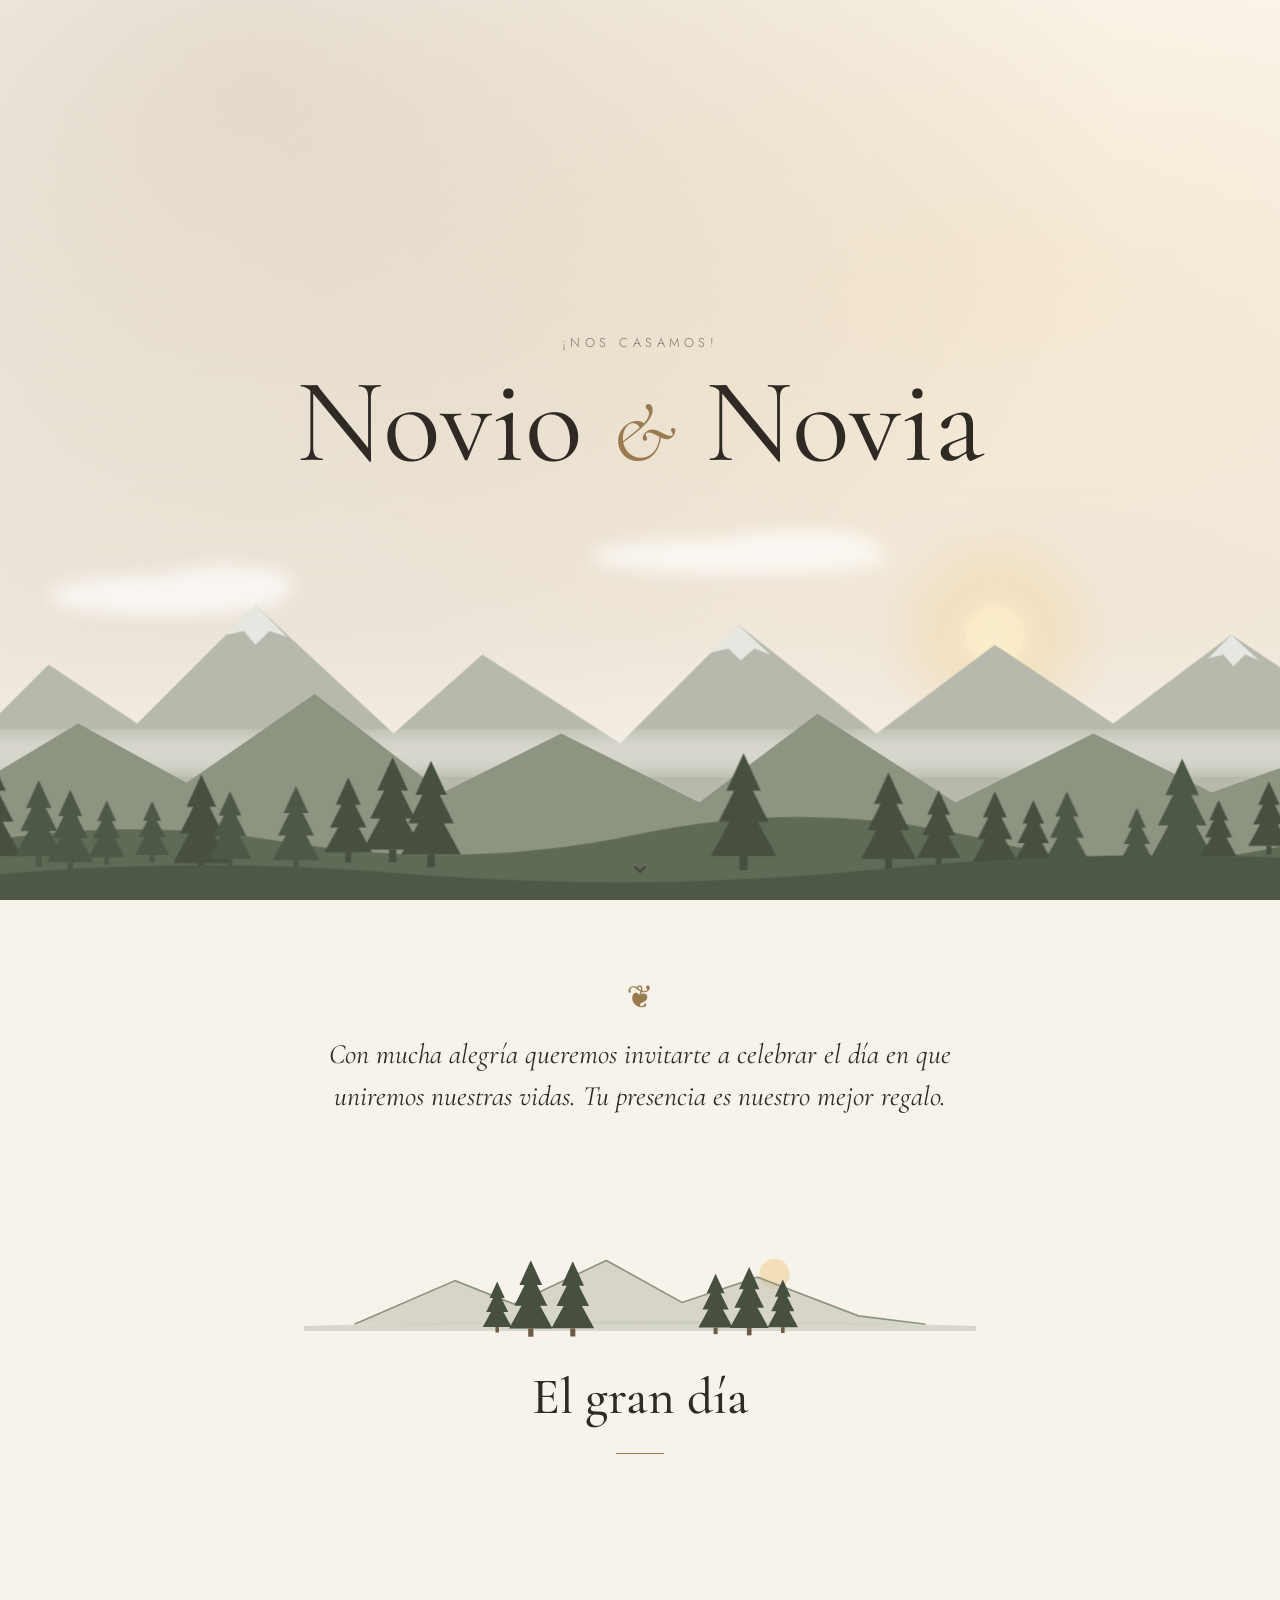
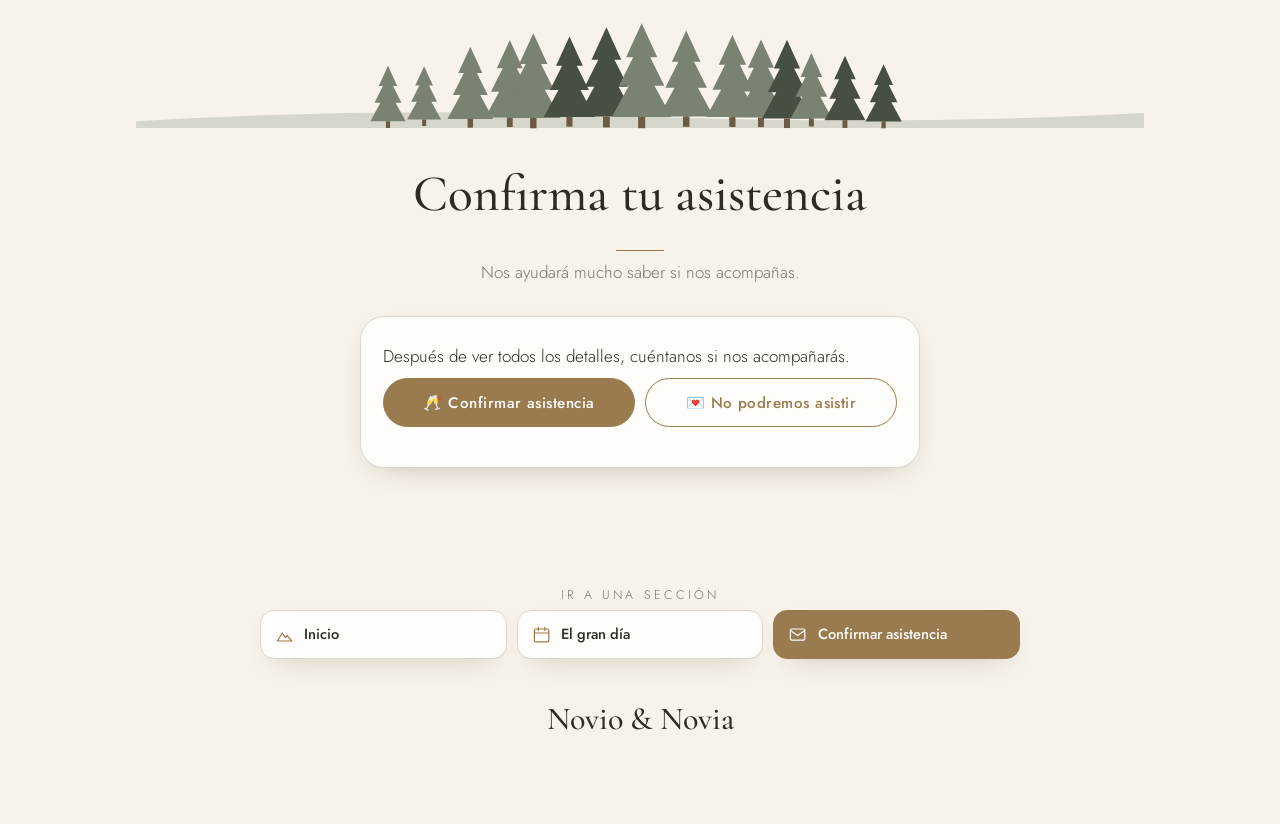
==== commit 9290402d: "Quita Confirmar y Guardar la fecha de la portada: primero ven el plan Co-Authored-By: Claude Opus 5." ====
--- a/index.html
+++ b/index.html
@@ -14,7 +14,7 @@
   <link rel="preconnect" href="https://fonts.googleapis.com">
   <link rel="preconnect" href="https://fonts.gstatic.com" crossorigin>
   <link href="https://fonts.googleapis.com/css2?family=Cormorant+Garamond:ital,wght@0,400;0,500;0,600;1,400&family=Jost:wght@300;400;500;600&display=swap" rel="stylesheet">
-  <link rel="stylesheet" href="css/site.css?v=22">
+  <link rel="stylesheet" href="css/site.css?v=25">
 </head>
 <body>
   <div id="loading" class="loading"><div class="rings"></div></div>
@@ -60,7 +60,7 @@
 
     <div class="hero-inner">
       <p class="eyebrow" id="heroGreeting">¡Nos casamos!</p>
-      <h1 class="names"><span id="n1"></span><span class="amp">&amp;</span><span id="n2"></span></h1>
+      <h1 class="names" id="heroNames"><span id="n1"></span><span class="amp">&amp;</span><span id="n2"></span></h1>
       <p class="hero-date" id="heroDate"></p>
       <p class="hero-place" id="heroPlace"></p>
       <div class="countdown" id="countdown" aria-live="polite">
@@ -75,10 +75,6 @@
         <p class="for-name" id="forName"></p>
         <p class="for-text" id="forText"></p>
       </div>
-      <div class="hero-cta">
-        <a href="#confirmar" class="btn btn-primary">Confirmar asistencia</a>
-        <a href="#cardWhen" class="btn btn-ghost">Guardar la fecha</a>
-      </div>
     </div>
     <a class="scroll-hint" href="#bienvenida" aria-label="Bajar">⌄</a>
   </header>
@@ -89,7 +85,6 @@
       <a href="#historia" id="navHistoria">Historia</a>
       <a href="#detalles">Detalles</a>
       <a href="#ubicacion">Ubicación</a>
-      <a href="#confirmar" class="nav-cta">Confirmar</a>
     </div>
   </nav>
 
@@ -269,7 +264,6 @@
         <div class="big" id="doneIcon">💛</div>
         <h3 id="doneTitle">¡Gracias!</h3>
         <p id="doneText"></p>
-        <div class="cal-buttons small" id="doneCal"></div>
         <button class="btn btn-ghost" id="rsvpEdit" type="button">Cambiar mi respuesta</button>
       </div>
     </section>
@@ -309,8 +303,8 @@
     <button class="lb-nav next" id="lbNext" aria-label="Siguiente">›</button>
   </div>
 
-  <script src="js/config.js?v=22"></script>
-  <script src="js/common.js?v=22"></script>
-  <script src="js/site.js?v=22"></script>
+  <script src="js/config.js?v=25"></script>
+  <script src="js/common.js?v=25"></script>
+  <script src="js/site.js?v=25"></script>
 </body>
 </html>
--- a/css/site.css
+++ b/css/site.css
@@ -94,7 +94,15 @@
 .hero-inner { position: relative; max-width: 760px; animation: rise 1s ease both; }
 @keyframes rise { from { opacity: 0; transform: translateY(16px); } }
 .eyebrow { text-transform: uppercase; letter-spacing: .35em; font-size: .8rem; color: var(--muted); margin: 0 0 12px; }
-.names { font-size: clamp(3.4rem, 13vw, 7.5rem); line-height: .95; font-weight: 400; display: flex; flex-wrap: wrap; justify-content: center; align-items: baseline; gap: 0 .25em; }
+.names { font-family: var(--nf, var(--serif)); font-size: calc(clamp(3.4rem, 13vw, 7.5rem) * var(--ns, 1)); letter-spacing: var(--nls, 0); line-height: .95; font-weight: 400; display: flex; flex-wrap: wrap; justify-content: center; align-items: baseline; gap: 0 .25em; }
+.names.up { text-transform: uppercase; }
+.names.l-stack, .names.l-stagger, .names.l-lines { flex-direction: column; align-items: center; gap: .04em; }
+.names.l-stack .amp { font-size: .55em; line-height: 1; }
+.names.l-stagger .n1 { transform: translateX(-.45em); }
+.names.l-stagger .n2 { transform: translateX(.45em); }
+.names.l-stagger .amp { font-size: .55em; line-height: 1; }
+.names.l-lines .amp { display: flex; align-items: center; gap: .45em; font-size: .4em; line-height: 1.4; letter-spacing: 0; }
+.names.l-lines .amp::before, .names.l-lines .amp::after { content: ''; width: 2.6em; height: 1px; background: currentColor; opacity: .55; }
 .names .amp { font-style: italic; color: var(--accent); font-size: .7em; }
 .hero.has-photo .names .amp { color: #f3dcb4; }
 .hero-date { font-family: var(--serif); font-size: clamp(1.3rem, 4vw, 1.8rem); margin: 18px 0 0; }
@@ -115,7 +123,7 @@
 .topnav .links { display: flex; gap: 14px; align-items: center; font-size: .9rem; }
 .topnav .links a { color: var(--ink); text-decoration: none; }
 .topnav .nav-cta { background: var(--accent); color: #fff !important; padding: 6px 14px; border-radius: 999px; }
-@media (max-width: 560px) { .topnav .links a:not(.nav-cta) { display: none; } }
+@media (max-width: 560px) { .topnav .links a:not([href="#detalles"]) { display: none; } }
 
 /* Secciones */
 .section { padding: 20px 16px 64px; max-width: 1040px; margin: 0 auto; text-align: center; }
@@ -195,7 +203,7 @@
 .share-btn i { font-style: normal; display: inline-grid; place-items: center; width: 24px; height: 24px; border-radius: 50%; color: #fff; font-size: .72rem; font-weight: 600; }
 
 .footer { text-align: center; padding: 50px 16px 70px; color: var(--muted); }
-.footer .names-sm { font: 500 2rem var(--serif); color: var(--ink); margin: 0; }
+.footer .names-sm { font: 500 2rem var(--names-font, var(--serif)); color: var(--ink); margin: 0; }
 .footer p { margin: 4px 0; }
 .hashtag { color: var(--accent); font-weight: 500; }
 
@@ -306,7 +314,7 @@
   background: radial-gradient(ellipse at 30% 10%, color-mix(in srgb, var(--accent) 18%, transparent), transparent 60%), var(--bg); }
 .gate-card { position: relative; z-index: 1; width: min(420px, 100%); background: var(--card); border: 1px solid var(--line); border-radius: 24px; padding: 28px 22px; box-shadow: var(--shadow); text-align: center; animation: rise .8s ease both; }
 .gate-card .field { text-align: left; }
-.gate-names { font: 400 clamp(2.4rem, 10vw, 3.4rem)/1 var(--serif); margin: 4px 0 6px; }
+.gate-names { font: 400 clamp(2.4rem, 10vw, 3.4rem)/1 var(--names-font, var(--serif)); margin: 4px 0 6px; }
 .gate-names .amp { font-style: italic; color: var(--accent); font-size: .75em; margin: 0 .15em; }
 .gate-date { font-family: var(--serif); font-size: 1.2rem; margin: 0; color: var(--muted); }
 .gate-text { margin: 18px 0 16px; }
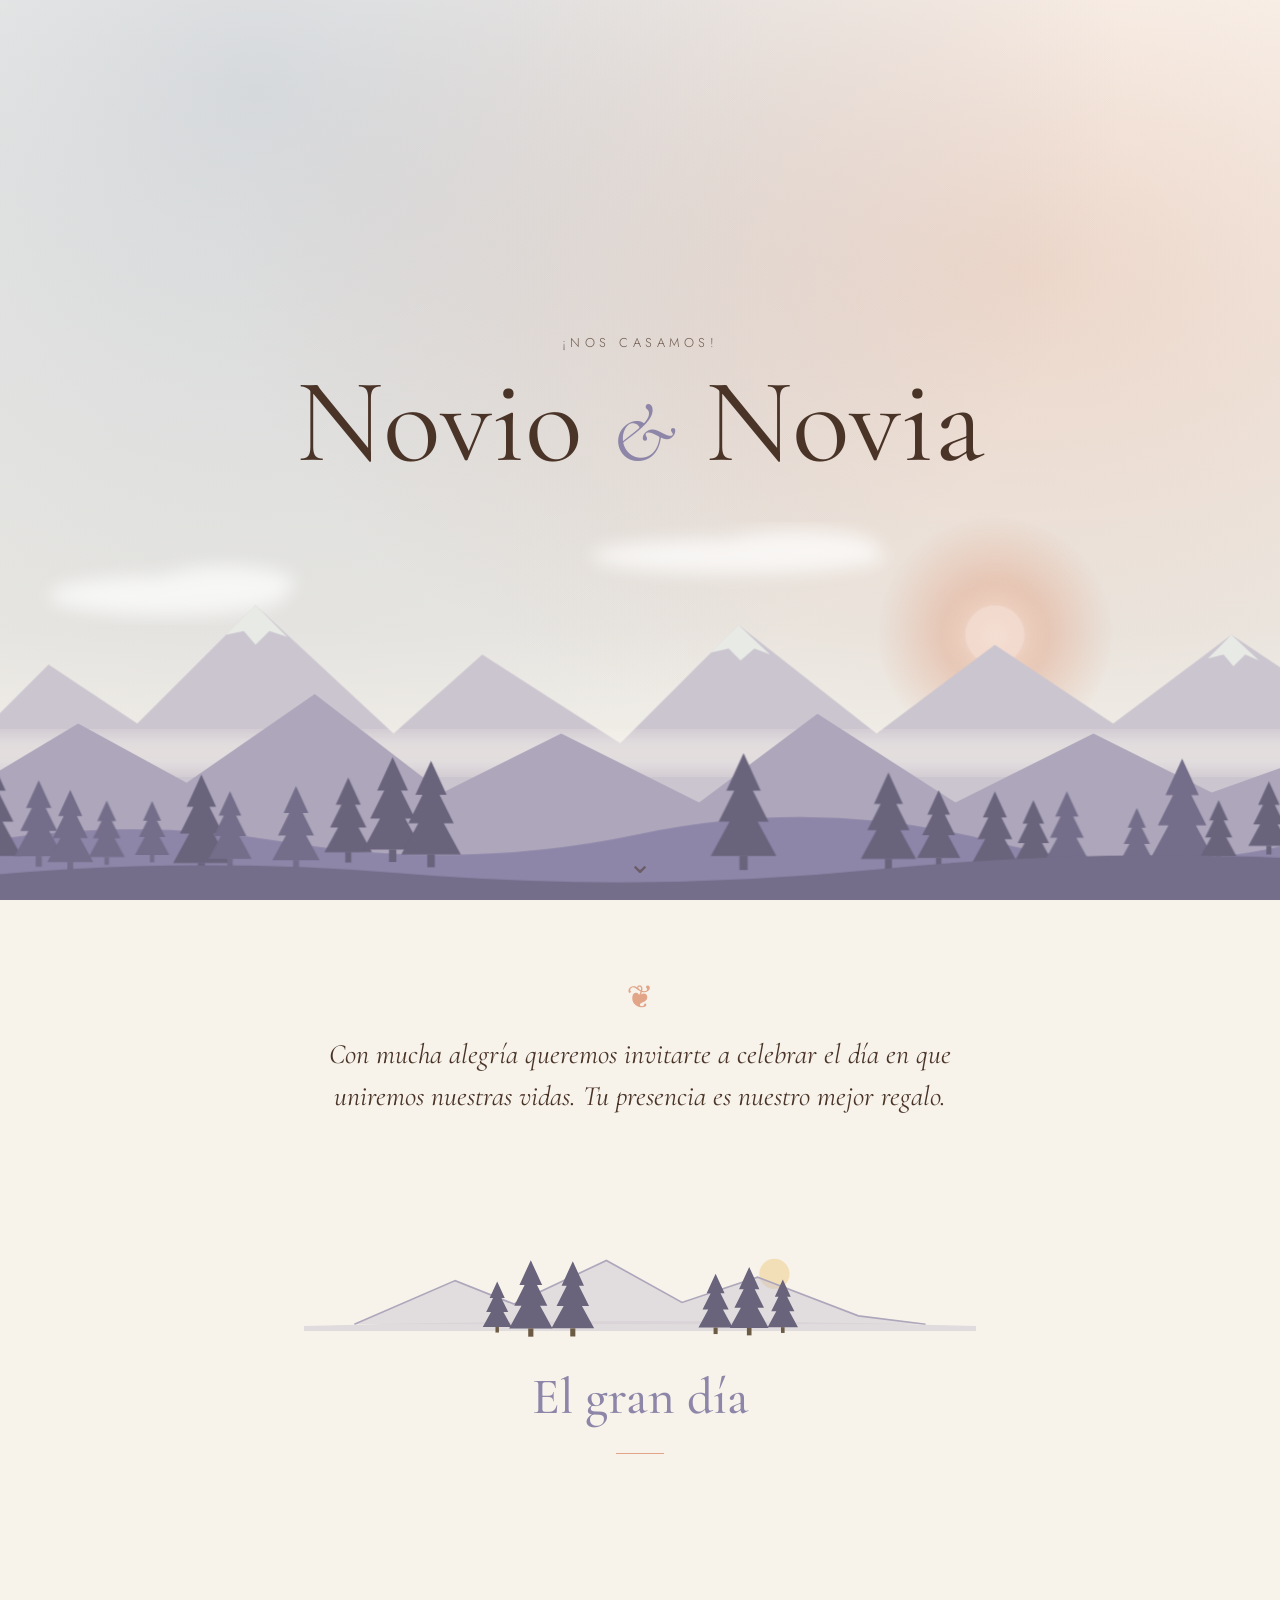
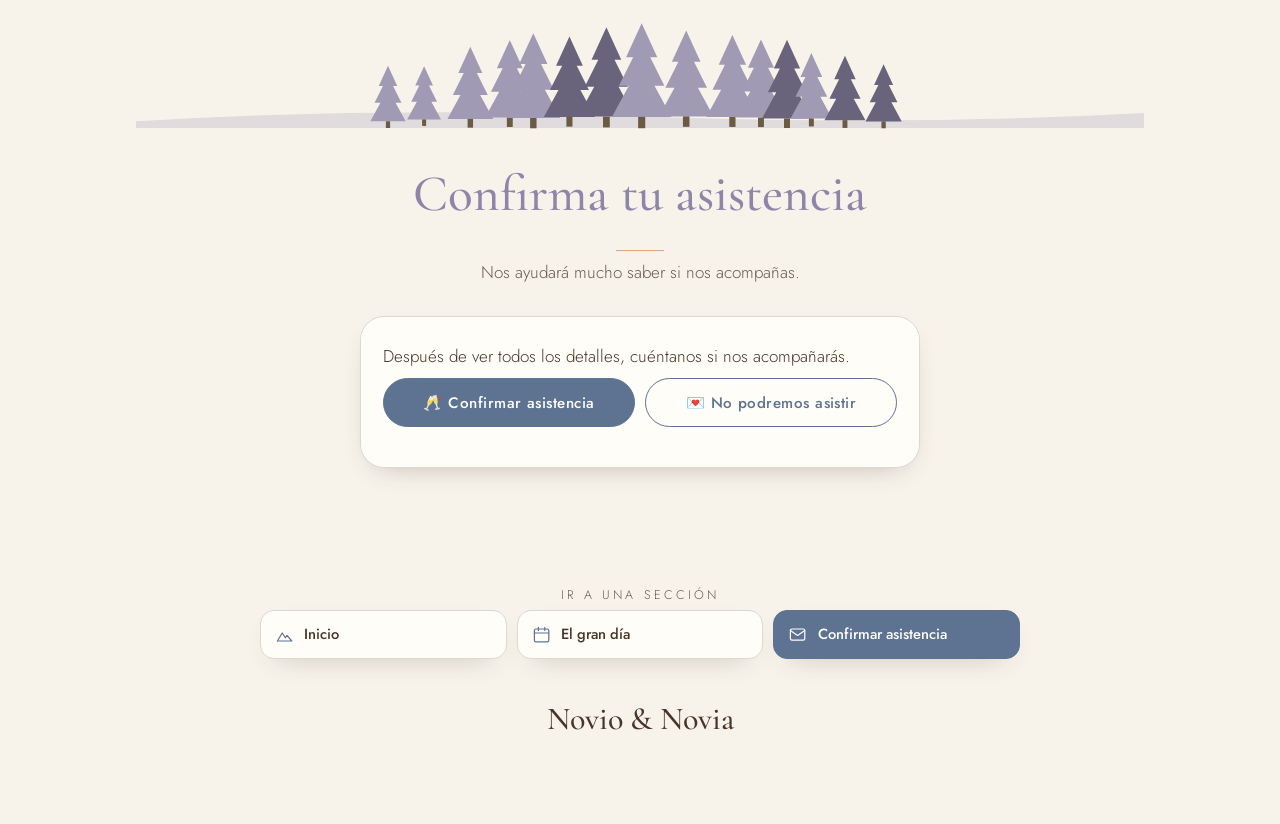
==== commit 60121104: "Paleta Atardecer en la sierra: nuevos colores de títulos, detalles cálidos y fondos alternos Co-Auth" ====
--- a/index.html
+++ b/index.html
@@ -9,12 +9,12 @@
   <meta property="og:title" content="¡Nos casamos!">
   <meta property="og:description" content="Todos los detalles de nuestra boda y confirma tu asistencia.">
   <meta property="og:type" content="website">
-  <meta name="theme-color" content="#f7f2ea">
-  <link rel="icon" href="data:image/svg+xml,%3Csvg xmlns='http://www.w3.org/2000/svg' viewBox='0 0 64 64'%3E%3Ccircle cx='24' cy='36' r='14' fill='none' stroke='%239a7b4f' stroke-width='5'/%3E%3Ccircle cx='40' cy='36' r='14' fill='none' stroke='%239a7b4f' stroke-width='5'/%3E%3C/svg%3E">
+  <meta name="theme-color" content="#f7f3eb">
+  <link rel="icon" href="data:image/svg+xml,%3Csvg xmlns='http://www.w3.org/2000/svg' viewBox='0 0 64 64'%3E%3Ccircle cx='24' cy='36' r='14' fill='none' stroke='%238e86a8' stroke-width='5'/%3E%3Ccircle cx='40' cy='36' r='14' fill='none' stroke='%23e2a588' stroke-width='5'/%3E%3C/svg%3E">
   <link rel="preconnect" href="https://fonts.googleapis.com">
   <link rel="preconnect" href="https://fonts.gstatic.com" crossorigin>
   <link href="https://fonts.googleapis.com/css2?family=Cormorant+Garamond:ital,wght@0,400;0,500;0,600;1,400&family=Jost:wght@300;400;500;600&display=swap" rel="stylesheet">
-  <link rel="stylesheet" href="css/site.css?v=25">
+  <link rel="stylesheet" href="css/site.css?v=27">
 </head>
 <body>
   <div id="loading" class="loading"><div class="rings"></div></div>
@@ -27,11 +27,11 @@
     <!-- Paisaje animado: sol, nubes, aves, montañas y pinos -->
     <svg class="landscape" viewBox="0 0 1440 420" preserveAspectRatio="xMidYMax slice" aria-hidden="true">
       <defs>
-        <radialGradient id="sunGlow"><stop offset="0" stop-color="#fff6dc" stop-opacity=".95"/><stop offset=".45" stop-color="#f4d9a6" stop-opacity=".45"/><stop offset="1" stop-color="#f4d9a6" stop-opacity="0"/></radialGradient>
+        <radialGradient id="sunGlow"><stop offset="0" stop-color="#fdf0e6" stop-opacity=".95"/><stop offset=".45" style="stop-color:var(--warm)" stop-opacity=".45"/><stop offset="1" style="stop-color:var(--warm)" stop-opacity="0"/></radialGradient>
         <filter id="soft"><feGaussianBlur stdDeviation="9"/></filter>
         <g id="pineShape"><path d="M0-62 L-11-38 L-6-38 L-16-18 L-9-18 L-21 4 L21 4 L9-18 L16-18 L6-38 L11-38Z"/><rect x="-2.6" y="4" width="5.2" height="9"/></g>
       </defs>
-      <g class="sun"><circle cx="1080" cy="150" r="120" fill="url(#sunGlow)"/><circle cx="1080" cy="150" r="30" fill="#fbecc9" opacity=".85"/></g>
+      <g class="sun"><circle cx="1080" cy="150" r="120" fill="url(#sunGlow)"/><circle cx="1080" cy="150" r="30" style="fill:color-mix(in srgb, var(--warm) 40%, #fff)" opacity=".85"/></g>
       <g class="clouds" filter="url(#soft)" fill="#fff" opacity=".7">
         <g class="cloud c1"><ellipse cx="240" cy="110" rx="120" ry="20"/><ellipse cx="300" cy="98" rx="70" ry="18"/></g>
         <g class="cloud c2"><ellipse cx="820" cy="70" rx="150" ry="18"/><ellipse cx="880" cy="60" rx="80" ry="16"/></g>
@@ -46,7 +46,7 @@
         <path d="M1440 300 L1560 180 L1650 240 L1770 120 L1910 250 L2000 170 L2140 260 L2260 140 L2400 250 L2520 160 L2640 240 L2760 150 L2880 230 L2880 420 L1440 420Z" style="fill:var(--n-far)"/>
         <path d="M330 120 L300 150 L318 146 L330 160 L344 146 L362 152Z M820 140 L792 168 L810 164 L822 176 L836 164 L852 170Z M1320 150 L1296 174 L1312 170 L1322 182 L1334 170 L1348 176Z M1770 120 L1740 150 L1758 146 L1770 160 L1784 146 L1802 152Z M2260 140 L2232 168 L2250 164 L2262 176 L2276 164 L2292 170Z M2760 150 L2736 174 L2752 170 L2762 182 L2774 170 L2788 176Z" fill="#eef1ea" opacity=".85"/>
       </g></g>
-      <g class="mist" filter="url(#soft)"><rect x="-200" y="250" width="1900" height="40" fill="#f3f1ea" opacity=".55"/></g>
+      <g class="mist" filter="url(#soft)"><rect x="-200" y="250" width="1900" height="40" style="fill:var(--bg)" opacity=".55"/></g>
       <g class="layer mid">
         <path d="M0 330 L150 240 L260 300 L390 210 L520 310 L640 250 L780 320 L900 230 L1040 320 L1180 250 L1300 310 L1440 260 L1440 420 L0 420Z" style="fill:var(--n-mid)"/>
       </g>
@@ -303,8 +303,8 @@
     <button class="lb-nav next" id="lbNext" aria-label="Siguiente">›</button>
   </div>
 
-  <script src="js/config.js?v=25"></script>
-  <script src="js/common.js?v=25"></script>
-  <script src="js/site.js?v=25"></script>
+  <script src="js/config.js?v=27"></script>
+  <script src="js/common.js?v=27"></script>
+  <script src="js/site.js?v=27"></script>
 </body>
 </html>
--- a/css/site.css
+++ b/css/site.css
@@ -1,13 +1,18 @@
 :root {
   /* Colores que se eligen en el panel (Ajustes → Colores) */
-  --accent: #9a7b4f;
-  --bg: #f7f2ea;
-  --card: #fffdf9;
-  --ink: #2f2a24;
-  --nature: #5f6b56;
+  /* Paleta «Atardecer en la sierra»: Talavera Polvo, Marfil, Nogal, Bruma Lavanda */
+  --accent: #5d7391;
+  --bg: #f7f3eb;
+  --card: #fffdf8;
+  --ink: #4a3428;
+  --nature: #8e86a8;
+  /* Opcionales (Bruma Lavanda, Durazno Sierra, Piedra); sin ellos se usa el principal */
+  --title: var(--title-c, var(--accent));
+  --warm: var(--warm-c, var(--accent));
+  --stone: var(--stone-c, color-mix(in srgb, var(--bg) 80%, var(--accent)));
   /* Derivados automáticamente de los anteriores */
-  --bg-alt: color-mix(in srgb, var(--bg) 90%, var(--accent));
-  --muted: color-mix(in srgb, var(--ink) 62%, var(--bg));
+  --bg-alt: color-mix(in srgb, var(--bg) 68%, var(--stone));
+  --muted: color-mix(in srgb, var(--ink) 80%, var(--bg));
   --line: color-mix(in srgb, var(--ink) 14%, var(--bg));
   --n-far: color-mix(in srgb, var(--nature) 42%, var(--bg));
   --n-mid: color-mix(in srgb, var(--nature) 70%, var(--bg));
@@ -55,7 +60,7 @@
 .hero { position: relative; min-height: 100svh; display: grid; place-items: center; text-align: center; padding: 80px 20px 150px; overflow: hidden; isolation: isolate; }
 .hero-bg { position: absolute; inset: 0; z-index: -3; background:
   radial-gradient(ellipse at 20% 10%, color-mix(in srgb, var(--accent) 22%, transparent), transparent 60%),
-  radial-gradient(ellipse at 80% 30%, rgba(244, 217, 166, .35), transparent 55%),
+  radial-gradient(ellipse at 80% 30%, color-mix(in srgb, var(--warm) 34%, transparent), transparent 55%),
   linear-gradient(180deg, color-mix(in srgb, var(--bg) 60%, #fff), color-mix(in srgb, var(--bg) 92%, var(--accent)) 70%, var(--bg)); background-size: cover; background-position: center; transform-origin: center; }
 .hero.has-photo .hero-bg { animation: kenburns 30s ease-in-out infinite alternate; }
 @keyframes kenburns { from { transform: scale(1); } to { transform: scale(1.06); } }
@@ -103,8 +108,8 @@
 .names.l-stagger .amp { font-size: .55em; line-height: 1; }
 .names.l-lines .amp { display: flex; align-items: center; gap: .45em; font-size: .4em; line-height: 1.4; letter-spacing: 0; }
 .names.l-lines .amp::before, .names.l-lines .amp::after { content: ''; width: 2.6em; height: 1px; background: currentColor; opacity: .55; }
-.names .amp { font-style: italic; color: var(--accent); font-size: .7em; }
-.hero.has-photo .names .amp { color: #f3dcb4; }
+.names .amp { font-style: italic; color: var(--title); font-size: .7em; }
+.hero.has-photo .names .amp { color: color-mix(in srgb, var(--warm) 45%, #fff); }
 .hero-date { font-family: var(--serif); font-size: clamp(1.3rem, 4vw, 1.8rem); margin: 18px 0 0; }
 .hero-place { margin: 4px 0 0; color: var(--muted); letter-spacing: .05em; }
 .countdown { display: grid; grid-template-columns: repeat(4, minmax(0, 76px)); gap: 10px; justify-content: center; margin: 30px 0 8px; }
@@ -131,10 +136,11 @@
 .section > .divider { margin-bottom: 26px; }
 .section.alt { max-width: none; background: var(--bg-alt); }
 .section.alt > * { max-width: 1040px; margin-left: auto; margin-right: auto; }
-.section h2 { font-size: clamp(2.2rem, 7vw, 3.2rem); margin-bottom: 8px; }
-.section h2::after { content: ''; display: block; width: 48px; height: 1px; background: var(--accent); margin: 14px auto 0; }
+.section h2 { font-size: clamp(2.2rem, 7vw, 3.2rem); margin-bottom: 8px; color: var(--title); }
+.section.alt h2 { color: color-mix(in srgb, var(--title) 82%, var(--ink)); }
+.section h2::after { content: ''; display: block; width: 48px; height: 1px; background: var(--warm); margin: 14px auto 0; }
 .sub { color: var(--muted); max-width: 560px; margin: 8px auto 30px; }
-.intro .ornament { font-size: 2rem; color: var(--accent); }
+.intro .ornament { font-size: 2rem; color: var(--warm); }
 .lead { font: italic 400 clamp(1.3rem, 4vw, 1.75rem)/1.5 var(--serif); max-width: 700px; margin: 10px auto 0; }
 .personal { margin: 26px auto 0; max-width: 560px; padding: 16px 20px; background: var(--card); border: 1px solid var(--line); border-radius: 16px; box-shadow: var(--shadow); }
 
@@ -159,7 +165,7 @@
 .timeline { margin: 40px auto 0; max-width: 520px; text-align: left; position: relative; }
 .timeline::before { content: ''; position: absolute; left: 82px; top: 8px; bottom: 8px; width: 1px; background: var(--line); }
 .tl-item { display: grid; grid-template-columns: 70px 1fr; gap: 26px; padding: 10px 0; position: relative; }
-.tl-item::before { content: ''; position: absolute; left: 77px; top: 20px; width: 11px; height: 11px; border-radius: 50%; background: var(--accent); box-shadow: 0 0 0 4px var(--bg); }
+.tl-item::before { content: ''; position: absolute; left: 77px; top: 20px; width: 11px; height: 11px; border-radius: 50%; background: var(--warm); box-shadow: 0 0 0 4px var(--bg); }
 .tl-time { font: 600 1.15rem var(--serif); text-align: right; color: var(--accent); }
 .tl-what { font-size: 1.02rem; }
 
@@ -255,7 +261,7 @@
 /* Historia y galería */
 .story { max-width: 680px; margin: 22px auto 0; font: 400 clamp(1.15rem, 3.4vw, 1.35rem)/1.75 var(--serif); text-align: left; }
 .story p { margin: 0 0 1em; }
-.story p:first-child::first-letter { float: left; font-size: 3.4em; line-height: .85; padding: 6px 10px 0 0; color: var(--accent); }
+.story p:first-child::first-letter { float: left; font-size: 3.4em; line-height: .85; padding: 6px 10px 0 0; color: var(--title); }
 .gallery { display: grid; grid-template-columns: repeat(auto-fill, minmax(150px, 1fr)); gap: 10px; margin-top: 30px; }
 .gallery button { padding: 0; border: 0; border-radius: 14px; overflow: hidden; cursor: zoom-in; aspect-ratio: 1; background: var(--bg-alt); box-shadow: var(--shadow); }
 .gallery button:nth-child(5n+1) { grid-row: span 2; aspect-ratio: auto; }
@@ -315,7 +321,7 @@
 .gate-card { position: relative; z-index: 1; width: min(420px, 100%); background: var(--card); border: 1px solid var(--line); border-radius: 24px; padding: 28px 22px; box-shadow: var(--shadow); text-align: center; animation: rise .8s ease both; }
 .gate-card .field { text-align: left; }
 .gate-names { font: 400 clamp(2.4rem, 10vw, 3.4rem)/1 var(--names-font, var(--serif)); margin: 4px 0 6px; }
-.gate-names .amp { font-style: italic; color: var(--accent); font-size: .75em; margin: 0 .15em; }
+.gate-names .amp { font-style: italic; color: var(--title); font-size: .75em; margin: 0 .15em; }
 .gate-date { font-family: var(--serif); font-size: 1.2rem; margin: 0; color: var(--muted); }
 .gate-text { margin: 18px 0 16px; }
 .gate-error { background: color-mix(in srgb, var(--bad) 12%, var(--card)); color: var(--bad); border-radius: 10px; padding: 10px 12px; font-size: .92rem; margin: 0 0 14px; text-align: left; }
@@ -323,10 +329,10 @@
 
 /* Bienvenida con el nombre */
 .welcome { position: fixed; inset: 0; z-index: 95; display: grid; place-items: center; padding: 70px 16px 24px; overflow-y: auto; background: color-mix(in srgb, var(--ink) 45%, transparent); backdrop-filter: blur(6px); animation: fadein .4s; }
-.welcome-card { width: min(480px, 100%); background: var(--card); border-radius: 26px; padding: 34px 26px 28px; text-align: center; box-shadow: 0 30px 70px -20px rgba(0, 0, 0, .45); animation: open-card .7s cubic-bezier(.2, .8, .2, 1) both; border-top: 6px solid var(--accent); }
+.welcome-card { width: min(480px, 100%); background: var(--card); border-radius: 26px; padding: 34px 26px 28px; text-align: center; box-shadow: 0 30px 70px -20px rgba(0, 0, 0, .45); animation: open-card .7s cubic-bezier(.2, .8, .2, 1) both; border-top: 6px solid var(--warm); }
 @keyframes open-card { from { opacity: 0; transform: translateY(30px) scale(.94) rotateX(18deg); } }
 .seal { width: 64px; height: 64px; margin: -66px auto 14px; border-radius: 50%; background: var(--accent); color: #fff; display: grid; place-items: center; font: 600 1.3rem var(--serif); box-shadow: 0 8px 20px -8px rgba(0, 0, 0, .5); border: 4px solid var(--card); }
-.welcome-name { font: 500 clamp(2rem, 8vw, 2.7rem)/1.1 var(--serif); margin: 2px 0 14px; color: var(--accent); }
+.welcome-name { font: 500 clamp(2rem, 8vw, 2.7rem)/1.1 var(--serif); margin: 2px 0 14px; color: var(--title); }
 .welcome-text { font: italic 400 1.2rem/1.6 var(--serif); margin: 0 0 14px; }
 .welcome-seats { margin: 0 0 22px; font-weight: 500; }
 
@@ -408,6 +414,6 @@
 .hero.has-photo.veiled .hero-shade { background: none; }
 .hero.has-photo.veiled .eyebrow, .hero.has-photo.veiled .hero-place, .hero.has-photo.veiled .for-label, .hero.has-photo.veiled .for-text { color: var(--muted); }
 .hero.has-photo.veiled .names, .hero.has-photo.veiled .hero-date, .hero.has-photo.veiled .for-name { text-shadow: none; }
-.hero.has-photo.veiled .names .amp { color: var(--accent); }
+.hero.has-photo.veiled .names .amp { color: var(--title); }
 .hero.has-photo.veiled .btn-ghost { color: var(--accent); border-color: var(--accent); }
 .hero.has-photo.veiled .countdown div { background: color-mix(in srgb, var(--card) 60%, transparent); border-color: var(--line); }
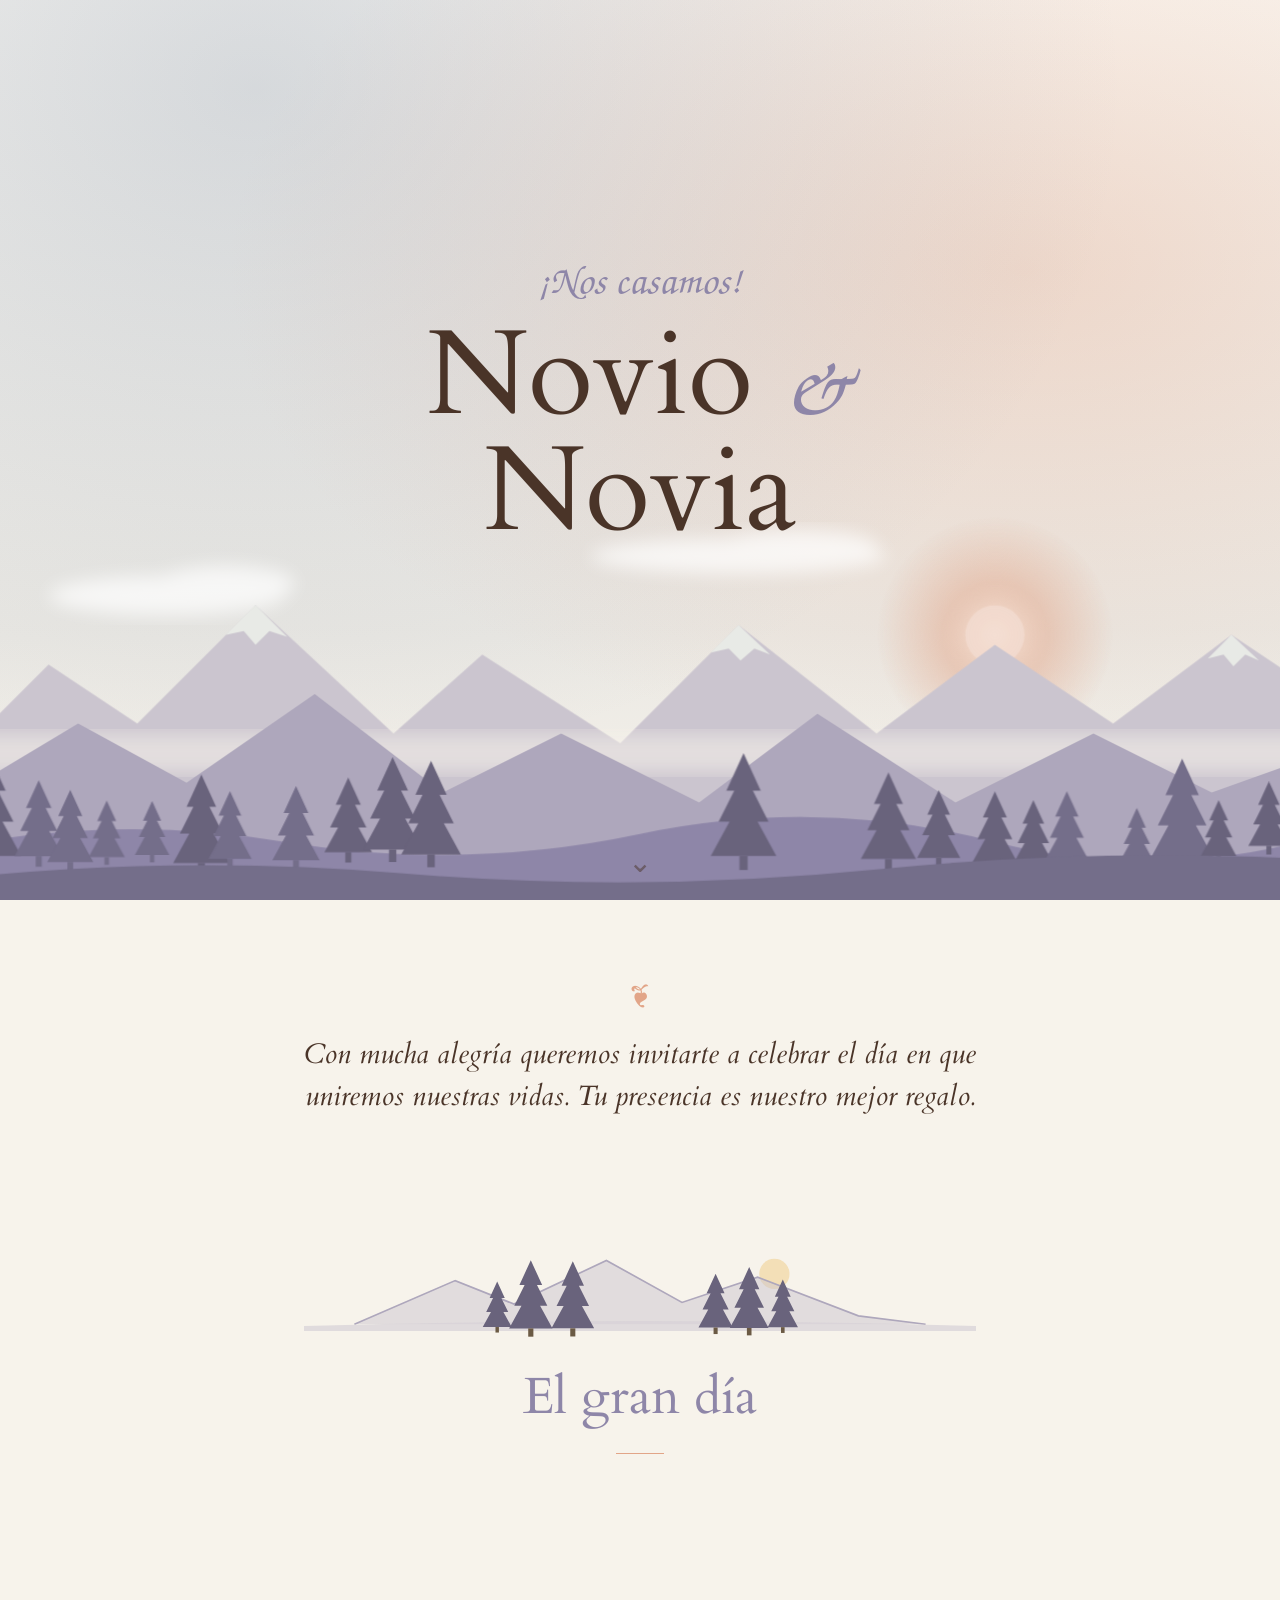
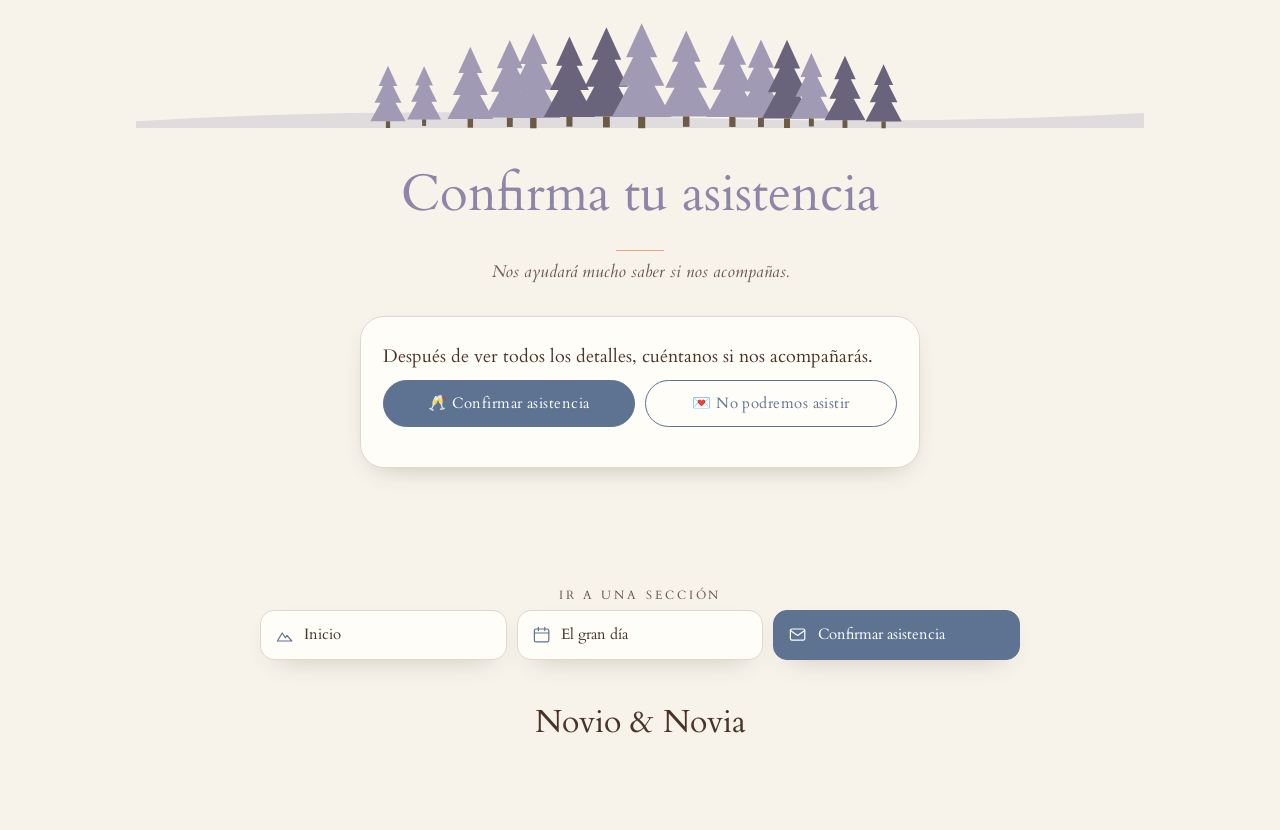
==== commit 7fd00139: "Tipografías de la papelería: Cardo para todo y TeX Gyre Chorus en acentos caligráficos Co-Authored-B" ====
--- a/index.html
+++ b/index.html
@@ -13,8 +13,8 @@
   <link rel="icon" href="data:image/svg+xml,%3Csvg xmlns='http://www.w3.org/2000/svg' viewBox='0 0 64 64'%3E%3Ccircle cx='24' cy='36' r='14' fill='none' stroke='%238e86a8' stroke-width='5'/%3E%3Ccircle cx='40' cy='36' r='14' fill='none' stroke='%23e2a588' stroke-width='5'/%3E%3C/svg%3E">
   <link rel="preconnect" href="https://fonts.googleapis.com">
   <link rel="preconnect" href="https://fonts.gstatic.com" crossorigin>
-  <link href="https://fonts.googleapis.com/css2?family=Cormorant+Garamond:ital,wght@0,400;0,500;0,600;1,400&family=Jost:wght@300;400;500;600&display=swap" rel="stylesheet">
-  <link rel="stylesheet" href="css/site.css?v=27">
+  <link href="https://fonts.googleapis.com/css2?family=Cardo:ital,wght@0,400;0,700;1,400&display=swap" rel="stylesheet">
+  <link rel="stylesheet" href="css/site.css?v=28">
 </head>
 <body>
   <div id="loading" class="loading"><div class="rings"></div></div>
@@ -303,8 +303,8 @@
     <button class="lb-nav next" id="lbNext" aria-label="Siguiente">›</button>
   </div>
 
-  <script src="js/config.js?v=27"></script>
-  <script src="js/common.js?v=27"></script>
-  <script src="js/site.js?v=27"></script>
+  <script src="js/config.js?v=28"></script>
+  <script src="js/common.js?v=28"></script>
+  <script src="js/site.js?v=28"></script>
 </body>
 </html>
--- a/css/site.css
+++ b/css/site.css
@@ -25,12 +25,16 @@
   --ok: #4f7a52;
   --bad: #a4524a;
   --shadow: 0 10px 30px -18px rgba(60, 40, 10, .45);
-  --serif: 'Cormorant Garamond', Georgia, serif;
-  --sans: 'Jost', system-ui, -apple-system, 'Segoe UI', sans-serif;
+  /* Tipografías de la papelería: Cardo para todo, Chorus solo para acentos caligráficos */
+  --serif: 'Cardo', Georgia, serif;
+  --sans: 'Cardo', Georgia, serif;
+  --script: 'TeX Gyre Chorus', 'Cardo', Georgia, serif;
 }
+@font-face { font-family: 'TeX Gyre Chorus'; src: url('../fonts/texgyrechorus-mediumitalic.otf') format('opentype'); font-style: normal; font-weight: 400; font-display: swap; }
+@font-face { font-family: 'TeX Gyre Chorus'; src: url('../fonts/texgyrechorus-mediumitalic.otf') format('opentype'); font-style: italic; font-weight: 400; font-display: swap; }
 * { box-sizing: border-box; }
 html { scroll-behavior: smooth; scroll-padding-top: 64px; }
-body { margin: 0; background: var(--bg); color: var(--ink); font-family: var(--sans); font-weight: 300; font-size: 17px; line-height: 1.6; -webkit-font-smoothing: antialiased; overflow-x: hidden; }
+body { margin: 0; background: var(--bg); color: var(--ink); font-family: var(--sans); font-weight: 400; font-size: 18px; line-height: 1.6; -webkit-font-smoothing: antialiased; overflow-x: hidden; }
 img { max-width: 100%; }
 a { color: var(--accent); }
 h1, h2, h3 { font-family: var(--serif); font-weight: 500; margin: 0; }
@@ -110,8 +114,13 @@
 .names.l-lines .amp::before, .names.l-lines .amp::after { content: ''; width: 2.6em; height: 1px; background: currentColor; opacity: .55; }
 .names .amp { font-style: italic; color: var(--title); font-size: .7em; }
 .hero.has-photo .names .amp { color: color-mix(in srgb, var(--warm) 45%, #fff); }
-.hero-date { font-family: var(--serif); font-size: clamp(1.3rem, 4vw, 1.8rem); margin: 18px 0 0; }
-.hero-place { margin: 4px 0 0; color: var(--muted); letter-spacing: .05em; }
+.hero-date { font-family: var(--serif); font-style: italic; font-size: clamp(1.3rem, 4vw, 1.8rem); margin: 18px 0 0; }
+.hero-place { margin: 4px 0 0; color: var(--muted); letter-spacing: .05em; font-style: italic; }
+/* Acento caligráfico: saludo de la portada y el «&» de los nombres */
+#heroGreeting { font-family: var(--script); text-transform: none; letter-spacing: 0; font-size: clamp(1.7rem, 4.6vw, 2.3rem); line-height: 1.2; color: var(--title); }
+.hero.has-photo #heroGreeting { color: rgba(255, 255, 255, .95); }
+.hero.has-photo.veiled #heroGreeting { color: var(--title); }
+.names .amp, .gate-names .amp { font-family: var(--script); }
 .countdown { display: grid; grid-template-columns: repeat(4, minmax(0, 76px)); gap: 10px; justify-content: center; margin: 30px 0 8px; }
 .countdown div { background: color-mix(in srgb, var(--card) 60%, transparent); border: 1px solid var(--line); border-radius: 14px; padding: 10px 4px; backdrop-filter: blur(6px); }
 .countdown b { display: block; font: 500 clamp(1.6rem, 6vw, 2.2rem)/1.1 var(--serif); }
@@ -139,7 +148,7 @@
 .section h2 { font-size: clamp(2.2rem, 7vw, 3.2rem); margin-bottom: 8px; color: var(--title); }
 .section.alt h2 { color: color-mix(in srgb, var(--title) 82%, var(--ink)); }
 .section h2::after { content: ''; display: block; width: 48px; height: 1px; background: var(--warm); margin: 14px auto 0; }
-.sub { color: var(--muted); max-width: 560px; margin: 8px auto 30px; }
+.sub { color: var(--muted); font-style: italic; font-size: 1.05rem; max-width: 560px; margin: 8px auto 30px; }
 .intro .ornament { font-size: 2rem; color: var(--warm); }
 .lead { font: italic 400 clamp(1.3rem, 4vw, 1.75rem)/1.5 var(--serif); max-width: 700px; margin: 10px auto 0; }
 .personal { margin: 26px auto 0; max-width: 560px; padding: 16px 20px; background: var(--card); border: 1px solid var(--line); border-radius: 16px; box-shadow: var(--shadow); }
@@ -166,7 +175,7 @@
 .timeline::before { content: ''; position: absolute; left: 82px; top: 8px; bottom: 8px; width: 1px; background: var(--line); }
 .tl-item { display: grid; grid-template-columns: 70px 1fr; gap: 26px; padding: 10px 0; position: relative; }
 .tl-item::before { content: ''; position: absolute; left: 77px; top: 20px; width: 11px; height: 11px; border-radius: 50%; background: var(--warm); box-shadow: 0 0 0 4px var(--bg); }
-.tl-time { font: 600 1.15rem var(--serif); text-align: right; color: var(--accent); }
+.tl-time { font: italic 400 1.2rem var(--serif); text-align: right; color: var(--accent); }
 .tl-what { font-size: 1.02rem; }
 
 .cal-buttons { display: grid; grid-template-columns: repeat(auto-fit, minmax(190px, 1fr)); gap: 12px; max-width: 860px; margin: 0 auto; }
@@ -224,7 +233,7 @@
 
 /* Ceremonia y fiesta */
 .place-cards { display: contents; }
-.card .time { font: 600 1.25rem var(--serif); color: var(--accent); margin-bottom: 4px; }
+.card .time { font: italic 400 1.3rem var(--serif); color: var(--accent); margin-bottom: 4px; }
 .card .btn-sm { margin-top: 14px; padding: .55em 1.1em; font-size: .85rem; }
 .places { display: grid; gap: 44px; }
 .place h3 { font-size: 1.7rem; }
